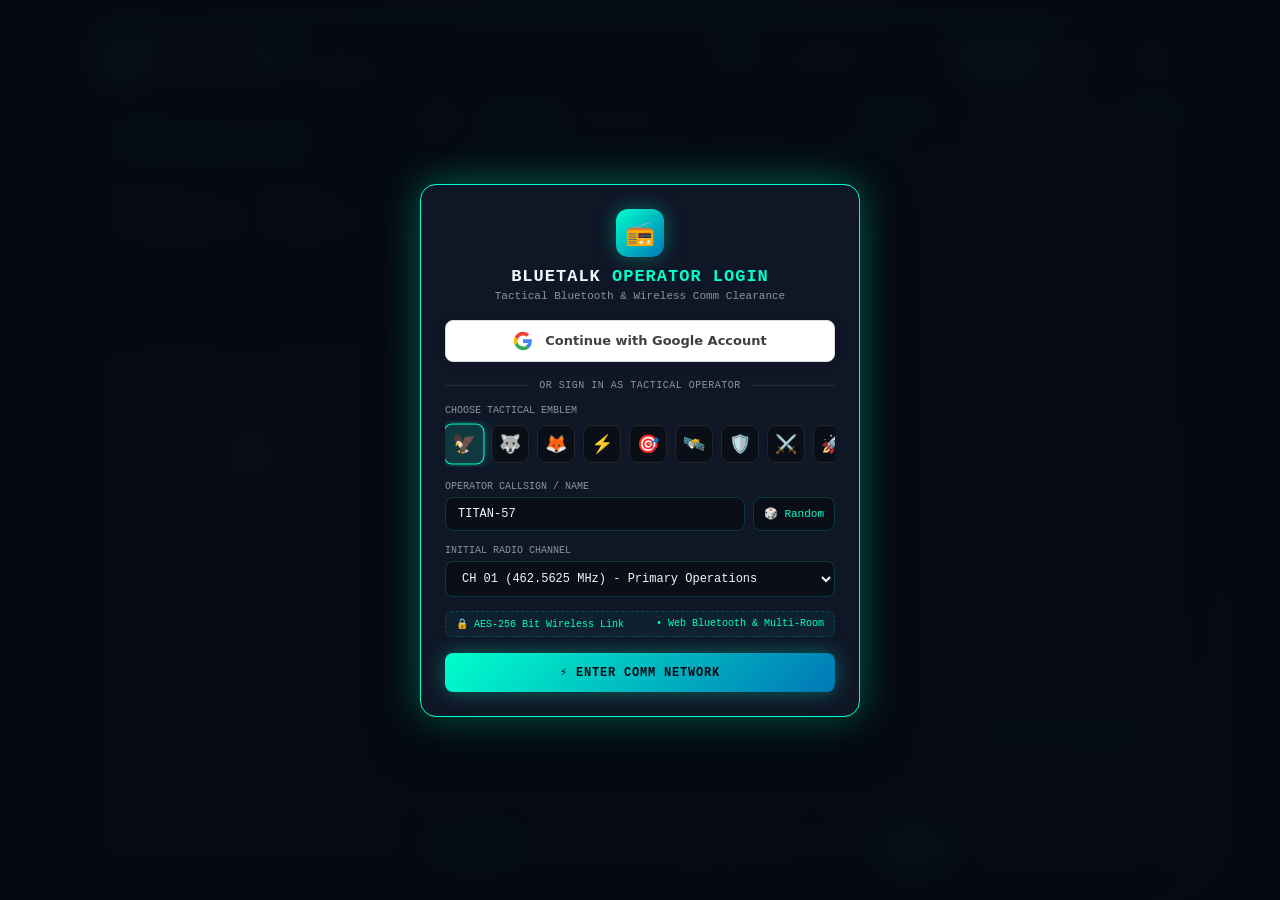
==== index.html @ ff47748d "Deploy BlueTalk Pro Walkie-Talkie & Live Communicator" ====
<!DOCTYPE html>
<html lang="en" data-theme="dark">
<head>
    <meta charset="UTF-8">
    <meta name="viewport" content="width=device-width, initial-scale=1.0, maximum-scale=1.0, user-scalable=no, viewport-fit=cover">
    <meta name="theme-color" content="#0a0d14">
    <meta name="apple-mobile-web-app-capable" content="yes">
    <meta name="apple-mobile-web-app-status-bar-style" content="black-translucent">
    <meta name="apple-mobile-web-app-title" content="BlueTalk">
    <meta name="description" content="Real-time Bluetooth & Wireless Walkie-Talkie and Live Chat for Laptops and Phones">
    <link rel="manifest" href="manifest.json">
    <title>BlueTalk Pro - Bluetooth Walkie-Talkie & Live Communicator</title>
    <link rel="stylesheet" href="css/style.css">
</head>
<body>

    <!-- ================= OPERATOR LOGIN / CLEARANCE SCREEN ================= -->
    <div id="login-overlay" class="login-overlay-screen">
        <div class="login-card">
            <div class="login-header">
                <div class="login-logo-glow">📻</div>
                <h2>BLUETALK <span>OPERATOR LOGIN</span></h2>
                <p>Tactical Bluetooth & Wireless Comm Clearance</p>
            </div>

            <!-- Google Account Sign-In Button -->
            <button type="button" id="btn-google-login" class="btn-google-auth">
                <svg class="google-icon" viewBox="0 0 24 24" width="20" height="20">
                    <path fill="#4285F4" d="M22.56 12.25c0-.78-.07-1.53-.2-2.25H12v4.26h5.92c-.26 1.37-1.04 2.53-2.21 3.31v2.77h3.57c2.08-1.92 3.28-4.74 3.28-8.09z"/>
                    <path fill="#34A853" d="M12 23c2.97 0 5.46-.98 7.28-2.66l-3.57-2.77c-.98.66-2.23 1.06-3.71 1.06-2.86 0-5.29-1.93-6.16-4.53H2.18v2.84C3.99 20.53 7.7 23 12 23z"/>
                    <path fill="#FBBC05" d="M5.84 14.09c-.22-.66-.35-1.36-.35-2.09s.13-1.43.35-2.09V7.06H2.18C1.43 8.55 1 10.22 1 12s.43 3.45 1.18 4.94l2.85-2.22.81-.63z"/>
                    <path fill="#EA4335" d="M12 5.38c1.62 0 3.06.56 4.21 1.64l3.15-3.15C17.45 2.09 14.97 1 12 1 7.7 1 3.99 3.47 2.18 7.06l3.66 2.84c.87-2.6 3.3-4.52 6.16-4.52z"/>
                </svg>
                <span>Continue with Google Account</span>
            </button>

            <div class="login-divider">
                <span>OR SIGN IN AS TACTICAL OPERATOR</span>
            </div>

            <form id="operator-login-form">
                <!-- Avatar / Emblem Picker -->
                <div class="login-group">
                    <label>Choose Tactical Emblem</label>
                    <div class="avatar-picker" id="avatar-picker">
                        <!-- Populated by auth.js -->
                    </div>
                </div>

                <!-- Callsign Input -->
                <div class="login-group">
                    <label for="login-callsign-input">Operator Callsign / Name</label>
                    <div class="input-with-btn">
                        <input type="text" id="login-callsign-input" maxlength="12" placeholder="e.g. VIPER-07" required autocomplete="off">
                        <button type="button" id="btn-randomize-callsign" class="btn-rnd" title="Generate Random Callsign">🎲 Random</button>
                    </div>
                </div>

                <!-- Frequency Channel Selection -->
                <div class="login-group">
                    <label for="login-channel-select">Initial Radio Channel</label>
                    <select id="login-channel-select">
                        <option value="1">CH 01 (462.5625 MHz) - Primary Operations</option>
                        <option value="2">CH 02 (462.5875 MHz) - Squad Alpha</option>
                        <option value="3">CH 03 (462.6125 MHz) - Squad Bravo</option>
                        <option value="4">CH 04 (462.6375 MHz) - Squad Charlie</option>
                        <option value="5">CH 05 (462.6625 MHz) - Secure Command</option>
                        <option value="6">CH 06 (462.6875 MHz) - Tactical Logistics</option>
                        <option value="7">CH 07 (462.7125 MHz) - Reconnaissance</option>
                        <option value="8">CH 08 (467.5625 MHz) - Open Frequency</option>
                    </select>
                </div>

                <!-- Security / Link Notice -->
                <div class="login-security-notice">
                    <span>🔒 AES-256 Bit Wireless Link</span>
                    <span>• Web Bluetooth & Multi-Room</span>
                </div>

                <!-- Submit Button -->
                <button type="submit" class="btn-auth-enter">
                    <span>⚡ ENTER COMM NETWORK</span>
                </button>
            </form>
        </div>
    </div>

    <!-- ================= MAIN APP WORKSPACE ================= -->
    <div class="app-container">
        <!-- ================= TOP HEADER BAR ================= -->
        <header class="top-header">
            <div class="brand-section">
                <div class="brand-logo">📻</div>
                <div class="brand-info">
                    <h1>BLUETALK <span>PRO</span></h1>
                    <span class="tagline">BLUETOOTH & WIRELESS LIVE COMMUNICATOR</span>
                </div>
            </div>

            <div class="header-status-group">
                <!-- User Profile Badge -->
                <button id="user-profile-btn" class="user-profile-pill" title="Click to Switch Operator / Logout">
                    <span id="user-avatar-badge">🦅</span>
                    <span id="user-header-callsign" class="user-header-name">OPERATOR</span>
                </button>

                <span id="connection-status-pill" class="status-pill disconnected">STANDALONE</span>
                <span id="connected-device-name" class="device-name-text">No BT Device</span>
                
                <button id="bt-scan-btn" class="btn-bt-scan" title="Scan & Pair Bluetooth Device">
                    <span>📶</span> <span class="btn-text">Scan BT</span>
                </button>
                <button id="bt-disconnect-btn" class="btn-bt-disconnect" style="display: none;">
                    Disconnect
                </button>

                <!-- Dark / Light Theme Toggle -->
                <button id="theme-toggle-btn" class="btn-icon" title="Toggle Dark / Light Mode">☀️</button>
                
                <!-- Share Phone / Connect Button -->
                <button id="share-phone-btn" class="btn-icon" title="Connect Phone / Share Link">📱</button>
                
                <!-- Settings Button -->
                <button id="settings-btn" class="btn-icon" title="Audio & Radio Settings">⚙️</button>
            </div>
        </header>

        <!-- ================= MAIN THREE-COLUMN / MOBILE WORKSPACE ================= -->
        <div class="main-body">

            <!-- LEFT / TAB 1: TACTICAL RADIO TRANSMITTER & PTT -->
            <section class="radio-panel tab-content active" id="tab-radio">
                <!-- Frequency Display Screen -->
                <div class="frequency-card">
                    <div class="freq-meta">
                        <span>FREQ / UHF</span>
                        <span id="freq-status">STATION READY</span>
                    </div>
                    <div class="freq-number" id="frequency-display">462.5625 MHz</div>
                </div>

                <!-- Channel & Callsign Settings -->
                <div class="channel-row">
                    <div class="control-box">
                        <label for="channel-select">Channel (CH)</label>
                        <select id="channel-select">
                            <option value="1">CH 01 (462.5625)</option>
                            <option value="2">CH 02 (462.5875)</option>
                            <option value="3">CH 03 (462.6125)</option>
                            <option value="4">CH 04 (462.6375)</option>
                            <option value="5">CH 05 (462.6625)</option>
                            <option value="6">CH 06 (462.6875)</option>
                            <option value="7">CH 07 (462.7125)</option>
                            <option value="8">CH 08 (467.5625)</option>
                            <option value="9">CH 09 (467.5875)</option>
                            <option value="10">CH 10 (467.6125)</option>
                            <option value="11">CH 11 (467.6375)</option>
                            <option value="12">CH 12 (467.6625)</option>
                            <option value="13">CH 13 (467.6875)</option>
                            <option value="14">CH 14 (467.7125)</option>
                            <option value="15">CH 15 (462.5500)</option>
                            <option value="16">CH 16 (462.7250)</option>
                        </select>
                    </div>

                    <div class="control-box">
                        <label for="callsign-input">Callsign</label>
                        <input type="text" id="callsign-input" maxlength="12" placeholder="EAGLE-01">
                    </div>
                </div>

                <!-- Oscilloscope / Frequency Spectrum Visualizer -->
                <div class="visualizer-container">
                    <canvas id="visualizer-canvas"></canvas>
                </div>

                <!-- Transmit / Receive Status LEDs -->
                <div class="led-indicators">
                    <div class="led-group">
                        <span id="tx-led" class="led-dot tx"></span>
                        <span>TX (ON AIR)</span>
                    </div>
                    <div class="led-group">
                        <span id="rx-led" class="led-dot rx"></span>
                        <span>RX (INCOMING)</span>
                    </div>
                </div>

                <!-- PTT TRANSMIT BUTTON -->
                <div class="ptt-section">
                    <button id="ptt-button" class="ptt-main-button" title="Click & Hold to Transmit Voice">
                        <span class="ptt-icon">🎙️</span>
                        <span class="ptt-label">TRANSMIT</span>
                    </button>
                    <span id="ptt-status-text" class="ptt-status-text">HOLD TO TALK (SPACEBAR)</span>
                </div>
            </section>

            <!-- CENTER / TAB 2: LIVE CHAT ROOMS & AUDIO NOTES -->
            <section class="chat-panel tab-content" id="tab-chat">
                <div class="chat-header">
                    <div class="room-selector-group">
                        <span class="room-label">ROOM:</span>
                        <select id="chat-room-select" class="chat-room-dropdown">
                            <!-- Populated dynamically by rooms.js -->
                        </select>
                    </div>
                    <span id="current-room-badge" class="current-room-tag">🌐 General HQ</span>
                </div>

                <!-- Message Feed -->
                <div class="chat-messages" id="chat-messages">
                    <!-- Messages dynamically inserted here -->
                </div>

                <!-- Quick Tactical Callout Bar -->
                <div class="quick-callouts-bar">
                    <button class="callout-btn" data-phrase="ROGER THAT" data-meaning="Message received and understood">📢 Roger That</button>
                    <button class="callout-btn" data-phrase="10-4 COPY" data-meaning="Acknowledgment / Message copied">👍 10-4 Copy</button>
                    <button class="callout-btn" data-phrase="AFFIRMATIVE" data-meaning="Yes / Confirmed">✅ Affirmative</button>
                    <button class="callout-btn" data-phrase="NEGATIVE" data-meaning="No / Denied">❌ Negative</button>
                    <button class="callout-btn" data-phrase="STAND BY" data-meaning="Wait, busy transmitting">⏳ Stand By</button>
                    <button class="callout-btn" data-phrase="OVER & OUT" data-meaning="Transmission ended">🛑 Over & Out</button>
                    <button class="callout-btn" data-phrase="MAYDAY / SOS" data-meaning="Emergency assistance needed">🚨 MAYDAY</button>
                </div>

                <!-- Input Controls -->
                <div class="chat-input-area">
                    <button id="record-voicenote-btn" class="btn-voicenote" title="Record an audio message">
                        🎤 <span class="vn-text">Voice Note</span>
                    </button>
                    <input type="text" id="message-input" placeholder="Type message or press Spacebar to talk..." autocomplete="off">
                    <button id="send-btn" class="btn-send">Send</button>
                </div>
            </section>

            <!-- RIGHT / TAB 3: ONLINE OPERATORS / ACTIVE PEERS RADAR -->
            <section class="peers-panel tab-content" id="tab-peers">
                <div class="peers-header">
                    <h3>👥 Operators</h3>
                    <span id="peer-count-badge" class="peer-badge">1 Online</span>
                </div>

                <div class="peer-list" id="peer-list">
                    <!-- Peer items populated dynamically -->
                </div>

                <div class="tactical-box">
                    <strong>📡 Multi-Device & Room Guide</strong>
                    • <b>Theme Toggle</b>: Tap the ☀️/🌙 icon to switch between Dark & Light mode.<br>
                    • <b>Chat Rooms</b>: Switch rooms at top to talk in private squad or public HQ channels.<br>
                    • <b>On Mobile</b>: Tap & hold TRANSMIT with haptic buzz to talk live!
                </div>
            </section>

        </div>

        <!-- ================= MOBILE BOTTOM NAVIGATION BAR ================= -->
        <nav class="mobile-nav-bar" id="mobile-nav-bar">
            <button class="mobile-nav-item active" data-tab="tab-radio">
                <span class="nav-icon">📻</span>
                <span class="nav-label">Radio & PTT</span>
            </button>
            <button class="mobile-nav-item" data-tab="tab-chat">
                <span class="nav-icon">💬</span>
                <span class="nav-label">Live Chat</span>
                <span class="chat-unread-dot" id="chat-unread-dot"></span>
            </button>
            <button class="mobile-nav-item" data-tab="tab-peers">
                <span class="nav-icon">👥</span>
                <span class="nav-label">Operators</span>
            </button>
        </nav>
    </div>

    <!-- ================= SHARE / PHONE CONNECT MODAL ================= -->
    <div id="share-modal" class="modal-overlay">
        <div class="modal-content">
            <div class="modal-header">
                <h2>📱 Connect Laptop & Phone</h2>
                <button id="close-share-btn" class="btn-close">&times;</button>
            </div>
            <div style="padding: 10px 0; text-align: center;">
                <p style="font-size: 13px; color: var(--text-muted); margin-bottom: 12px;">
                    Open BlueTalk on your mobile phone or another laptop to talk together:
                </p>
                <div style="background: var(--input-bg); padding: 14px; border-radius: 8px; border: 1px solid var(--panel-border); word-break: break-all; font-family: var(--font-mono); font-size: 12px; color: var(--accent-cyan); margin-bottom: 14px;" id="share-url-box">
                    Loading URL...
                </div>
                <div style="display: flex; gap: 8px;">
                    <button id="copy-url-btn" class="btn-bt-scan" style="flex: 1; justify-content: center;">
                        📋 Copy Link
                    </button>
                    <button id="native-share-btn" class="btn-bt-scan" style="flex: 1; justify-content: center; background: linear-gradient(135deg, #10b981, #047857);">
                        📲 Share via Phone
                    </button>
                </div>
                <div style="margin-top: 14px; font-size: 11px; color: var(--text-muted); line-height: 1.4;">
                    💡 <b>Tip</b>: You can install BlueTalk as a standalone app on your phone by tapping <b>"Add to Home Screen"</b> in Chrome or Safari!
                </div>
            </div>
        </div>
    </div>

    <!-- ================= AUDIO & SETTINGS MODAL ================= -->
    <div id="settings-modal" class="modal-overlay">
        <div class="modal-content">
            <div class="modal-header">
                <h2>📻 Radio & Audio Settings</h2>
                <button id="close-settings-btn" class="btn-close">&times;</button>
            </div>

            <div class="setting-item">
                <div>
                    <strong>Microphone Gain</strong>
                    <p style="font-size: 11px; color: var(--text-muted);">Adjust input sensitivity level</p>
                </div>
                <div style="display: flex; align-items: center; gap: 8px;">
                    <input type="range" id="mic-gain-slider" min="0.2" max="2.5" step="0.1" value="1.0">
                    <span id="mic-gain-val" style="font-family: var(--font-mono); font-size: 12px;">100%</span>
                </div>
            </div>

            <div class="setting-item">
                <div>
                    <strong>Roger Beep Tone</strong>
                    <p style="font-size: 11px; color: var(--text-muted);">Play Quindar tone on release</p>
                </div>
                <input type="checkbox" id="toggle-roger-beep" checked>
            </div>

            <div class="setting-item">
                <div>
                    <strong>Walkie-Talkie Bandpass Filter</strong>
                    <p style="font-size: 11px; color: var(--text-muted);">Authentic VHF/UHF radio voice EQ</p>
                </div>
                <input type="checkbox" id="toggle-radio-filter" checked>
            </div>

            <div class="setting-item">
                <div>
                    <strong>Master Sound Effects (SFX)</strong>
                    <p style="font-size: 11px; color: var(--text-muted);">PTT clicks, squelch noise, chimes</p>
                </div>
                <input type="checkbox" id="toggle-sfx" checked>
            </div>
        </div>
    </div>

    <!-- ================= JAVASCRIPT SCRIPTS ================= -->
    <script src="sounds/sfx.js"></script>
    <script src="js/audio.js"></script>
    <script src="js/bluetooth.js"></script>
    <script src="js/rooms.js"></script>
    <script src="js/peer.js"></script>
    <script src="js/auth.js"></script>
    <script src="js/ui.js"></script>
    <script src="js/app.js"></script>
    <script>
        if ('serviceWorker' in navigator) {
            window.addEventListener('load', () => {
                navigator.serviceWorker.register('./sw.js').catch(err => console.log('SW registration note:', err));
            });
        }
    </script>
</body>
</html>
---- css/style.css ----
/* =========================================================
   BLUETALK - MODERN TACTICAL WALKIE-TALKIE & CHAT UI
   Supports Dark Theme & Light High-Visibility Theme
   Optimized for Laptops, Desktops, Tablets & Mobile Phones
   ========================================================= */

/* --- DARK THEME (DEFAULT) --- */
:root {
    --bg-dark: #0a0d14;
    --panel-bg: rgba(18, 24, 38, 0.88);
    --panel-border: rgba(0, 255, 204, 0.18);
    --accent-cyan: #00ffcc;
    --accent-cyan-glow: rgba(0, 255, 204, 0.35);
    --accent-red: #ff3366;
    --accent-red-glow: rgba(255, 51, 102, 0.45);
    --accent-green: #00ff88;
    --accent-amber: #ffb703;
    --text-main: #f0f6fc;
    --text-muted: #8b949e;
    --card-bg: #131b2e;
    --screen-bg: #060b13;
    --input-bg: #090e17;
    --button-gradient: linear-gradient(135deg, #1b263b 0%, #0d1b2a 100%);
    --ptt-bg: radial-gradient(circle, #25334d 0%, #111827 75%, #0b0f19 100%);
    --header-bg: rgba(10, 15, 26, 0.88);
    --bubble-in-bg: #1a2333;
    --bubble-out-bg: linear-gradient(135deg, #0d3b66, #0077b6);
    --modal-bg: #0f1626;
    --font-mono: 'SF Mono', 'Cascadia Code', 'Fira Code', 'Courier New', monospace;
    --font-ui: system-ui, -apple-system, BlinkMacSystemFont, 'Segoe UI', Roboto, Oxygen, Ubuntu, sans-serif;
    --safe-bottom: env(safe-area-inset-bottom, 0px);
}

/* --- LIGHT HIGH-VISIBILITY THEME --- */
[data-theme="light"] {
    --bg-dark: #eef2f7;
    --panel-bg: rgba(255, 255, 255, 0.94);
    --panel-border: rgba(0, 119, 182, 0.22);
    --accent-cyan: #0088aa;
    --accent-cyan-glow: rgba(0, 136, 170, 0.25);
    --accent-red: #e63946;
    --accent-red-glow: rgba(230, 57, 70, 0.35);
    --accent-green: #10b981;
    --accent-amber: #d97706;
    --text-main: #0f172a;
    --text-muted: #64748b;
    --card-bg: #ffffff;
    --screen-bg: #f8fafc;
    --input-bg: #f1f5f9;
    --button-gradient: linear-gradient(135deg, #e2e8f0 0%, #cbd5e1 100%);
    --ptt-bg: radial-gradient(circle, #e2e8f0 0%, #cbd5e1 75%, #94a3b8 100%);
    --header-bg: rgba(255, 255, 255, 0.92);
    --bubble-in-bg: #f1f5f9;
    --bubble-out-bg: linear-gradient(135deg, #0284c7, #0369a1);
    --modal-bg: #ffffff;
}

* {
    box-sizing: border-box;
    margin: 0;
    padding: 0;
    -webkit-tap-highlight-color: transparent;
}

body {
    background-color: var(--bg-dark);
    color: var(--text-main);
    font-family: var(--font-ui);
    min-height: 100vh;
    min-height: 100dvh;
    display: flex;
    justify-content: center;
    align-items: center;
    background-image: 
        radial-gradient(circle at 50% 0%, rgba(0, 255, 204, 0.08) 0%, transparent 60%),
        radial-gradient(circle at 100% 100%, rgba(255, 51, 102, 0.05) 0%, transparent 50%),
        linear-gradient(var(--bg-dark), var(--bg-dark));
    overflow-x: hidden;
    transition: background-color 0.25s ease, color 0.25s ease;
}

/* =========================================================
   OPERATOR LOGIN SCREEN & GOOGLE AUTH
   ========================================================= */
.login-overlay-screen {
    position: fixed;
    top: 0;
    left: 0;
    width: 100vw;
    height: 100vh;
    background: rgba(6, 10, 18, 0.94);
    backdrop-filter: blur(16px);
    display: flex;
    justify-content: center;
    align-items: center;
    z-index: 9000;
    padding: 16px;
    transition: opacity 0.3s ease, transform 0.3s ease;
}

[data-theme="light"] .login-overlay-screen {
    background: rgba(240, 244, 248, 0.94);
}

.login-overlay-screen.fade-out {
    opacity: 0;
    transform: scale(0.97);
    pointer-events: none;
}

.login-card {
    background: var(--modal-bg);
    border: 1px solid var(--accent-cyan);
    box-shadow: 0 0 40px var(--accent-cyan-glow), 0 20px 50px rgba(0, 0, 0, 0.5);
    border-radius: 16px;
    width: 100%;
    max-width: 440px;
    padding: 24px;
    animation: fadeIn 0.3s ease-out;
}

.login-header {
    text-align: center;
    margin-bottom: 18px;
}

.login-logo-glow {
    width: 48px;
    height: 48px;
    margin: 0 auto 10px;
    background: linear-gradient(135deg, var(--accent-cyan), #0077b6);
    border-radius: 12px;
    display: flex;
    align-items: center;
    justify-content: center;
    font-size: 24px;
    box-shadow: 0 0 20px var(--accent-cyan-glow);
}

.login-header h2 {
    font-size: 17px;
    font-weight: 800;
    letter-spacing: 1px;
    color: var(--text-main);
    font-family: var(--font-mono);
}

.login-header h2 span {
    color: var(--accent-cyan);
}

.login-header p {
    font-size: 11px;
    color: var(--text-muted);
    font-family: var(--font-mono);
    margin-top: 4px;
}

/* Google Sign-In Button */
.btn-google-auth {
    width: 100%;
    background: #ffffff;
    color: #3c4043;
    border: 1px solid #dadce0;
    border-radius: 8px;
    padding: 10px 16px;
    font-size: 13px;
    font-weight: 600;
    font-family: var(--font-ui);
    display: flex;
    align-items: center;
    justify-content: center;
    gap: 12px;
    cursor: pointer;
    transition: all 0.2s ease;
    box-shadow: 0 2px 8px rgba(0, 0, 0, 0.15);
}

.btn-google-auth:hover {
    background: #f8f9fa;
    box-shadow: 0 4px 14px rgba(0, 0, 0, 0.2);
    transform: translateY(-1px);
}

.google-icon {
    flex-shrink: 0;
}

.login-divider {
    display: flex;
    align-items: center;
    text-align: center;
    margin: 18px 0 14px;
}

.login-divider::before, .login-divider::after {
    content: '';
    flex: 1;
    border-bottom: 1px solid rgba(128, 128, 128, 0.2);
}

.login-divider span {
    padding: 0 10px;
    font-size: 10px;
    font-family: var(--font-mono);
    color: var(--text-muted);
    letter-spacing: 0.5px;
}

.login-group {
    margin-bottom: 14px;
}

.login-group label {
    display: block;
    font-size: 10px;
    font-family: var(--font-mono);
    color: var(--text-muted);
    text-transform: uppercase;
    margin-bottom: 5px;
}

.avatar-picker {
    display: flex;
    gap: 8px;
    overflow-x: auto;
    padding: 4px 0;
}

.avatar-choice {
    background: var(--input-bg);
    border: 1px solid rgba(128, 128, 128, 0.2);
    border-radius: 8px;
    font-size: 18px;
    width: 38px;
    height: 38px;
    display: flex;
    align-items: center;
    justify-content: center;
    cursor: pointer;
    flex-shrink: 0;
    transition: all 0.2s;
}

.avatar-choice:hover, .avatar-choice.selected {
    border-color: var(--accent-cyan);
    background: rgba(0, 255, 204, 0.15);
    box-shadow: 0 0 12px var(--accent-cyan-glow);
    transform: scale(1.08);
}

.input-with-btn {
    display: flex;
    gap: 8px;
}

.input-with-btn input {
    flex: 1;
    background: var(--input-bg);
    border: 1px solid var(--panel-border);
    color: var(--text-main);
    padding: 9px 12px;
    border-radius: 8px;
    font-family: var(--font-mono);
    font-size: 12px;
    outline: none;
    text-transform: uppercase;
}

.input-with-btn input:focus {
    border-color: var(--accent-cyan);
    box-shadow: 0 0 10px var(--accent-cyan-glow);
}

.btn-rnd {
    background: var(--input-bg);
    border: 1px solid var(--panel-border);
    color: var(--accent-cyan);
    padding: 0 10px;
    border-radius: 8px;
    font-size: 11px;
    font-family: var(--font-mono);
    cursor: pointer;
    transition: all 0.2s;
    white-space: nowrap;
}

.btn-rnd:hover {
    background: rgba(0, 255, 204, 0.12);
    border-color: var(--accent-cyan);
}

.login-group select {
    width: 100%;
    background: var(--input-bg);
    border: 1px solid var(--panel-border);
    color: var(--text-main);
    padding: 9px 12px;
    border-radius: 8px;
    font-family: var(--font-mono);
    font-size: 12px;
    outline: none;
}

.login-security-notice {
    display: flex;
    justify-content: space-between;
    font-size: 10px;
    font-family: var(--font-mono);
    color: var(--accent-cyan);
    margin-bottom: 16px;
    padding: 6px 10px;
    background: rgba(0, 255, 204, 0.05);
    border-radius: 6px;
    border: 1px dashed var(--panel-border);
}

.btn-auth-enter {
    width: 100%;
    background: linear-gradient(135deg, #00ffcc, #0077b6);
    color: #060b13;
    font-weight: 800;
    font-family: var(--font-mono);
    letter-spacing: 0.8px;
    border: none;
    padding: 12px;
    border-radius: 8px;
    font-size: 12px;
    cursor: pointer;
    transition: all 0.2s;
    box-shadow: 0 0 20px var(--accent-cyan-glow);
}

.btn-auth-enter:hover {
    transform: translateY(-2px);
    box-shadow: 0 0 30px rgba(0, 255, 204, 0.6);
}

/* User Profile Header Pill */
.user-profile-pill {
    background: var(--input-bg);
    border: 1px solid var(--panel-border);
    color: var(--text-main);
    padding: 4px 10px;
    border-radius: 20px;
    display: flex;
    align-items: center;
    gap: 6px;
    font-family: var(--font-mono);
    font-size: 11px;
    cursor: pointer;
    transition: all 0.2s;
}

.user-profile-pill:hover {
    border-color: var(--accent-cyan);
    background: rgba(0, 255, 204, 0.12);
}

.user-header-name {
    font-weight: 700;
    color: var(--accent-cyan);
}

/* =========================================================
   MAIN APP SHELL
   ========================================================= */
.app-container {
    width: 100%;
    max-width: 1100px;
    height: 94vh;
    height: 94dvh;
    max-height: 900px;
    background: var(--panel-bg);
    border: 1px solid var(--panel-border);
    backdrop-filter: blur(16px);
    border-radius: 16px;
    box-shadow: 0 20px 50px rgba(0, 0, 0, 0.4), 0 0 30px var(--accent-cyan-glow);
    display: flex;
    flex-direction: column;
    overflow: hidden;
    position: relative;
    transition: all 0.25s ease;
}

/* --- TOP HEADER BAR --- */
.top-header {
    background: var(--header-bg);
    border-bottom: 1px solid var(--panel-border);
    padding: 12px 18px;
    display: flex;
    justify-content: space-between;
    align-items: center;
    flex-shrink: 0;
}

.brand-section {
    display: flex;
    align-items: center;
    gap: 10px;
}

.brand-logo {
    width: 36px;
    height: 36px;
    background: linear-gradient(135deg, var(--accent-cyan), #0077b6);
    border-radius: 8px;
    display: flex;
    align-items: center;
    justify-content: center;
    font-size: 18px;
    box-shadow: 0 0 12px var(--accent-cyan-glow);
    flex-shrink: 0;
}

.brand-info h1 {
    font-size: 16px;
    font-weight: 700;
    letter-spacing: 1px;
    color: var(--text-main);
    display: flex;
    align-items: center;
    gap: 6px;
}

.brand-info h1 span {
    font-size: 10px;
    background: var(--accent-cyan);
    color: #060b13;
    padding: 2px 5px;
    border-radius: 4px;
    font-family: var(--font-mono);
}

.brand-info .tagline {
    font-size: 10px;
    color: var(--text-muted);
    font-family: var(--font-mono);
    display: block;
}

.header-status-group {
    display: flex;
    align-items: center;
    gap: 8px;
}

.status-pill {
    padding: 4px 8px;
    border-radius: 20px;
    font-size: 10px;
    font-weight: 600;
    font-family: var(--font-mono);
    letter-spacing: 0.5px;
    border: 1px solid transparent;
}

.status-pill.disconnected {
    background: var(--input-bg);
    color: var(--text-muted);
    border-color: var(--panel-border);
}

.status-pill.connecting {
    background: rgba(255, 183, 3, 0.15);
    color: var(--accent-amber);
    border-color: var(--accent-amber);
    animation: pulse 1.2s infinite;
}

.status-pill.connected {
    background: rgba(0, 255, 136, 0.15);
    color: var(--accent-green);
    border-color: var(--accent-green);
    box-shadow: 0 0 10px rgba(0, 255, 136, 0.3);
}

.device-name-text {
    font-size: 11px;
    font-family: var(--font-mono);
    color: var(--text-muted);
    max-width: 100px;
    white-space: nowrap;
    overflow: hidden;
    text-overflow: ellipsis;
}

.btn-bt-scan {
    background: linear-gradient(135deg, #00b4d8, #0077b6);
    color: #fff;
    border: none;
    padding: 7px 11px;
    border-radius: 8px;
    font-size: 11px;
    font-weight: 600;
    cursor: pointer;
    display: flex;
    align-items: center;
    gap: 5px;
    transition: all 0.2s;
    box-shadow: 0 2px 10px rgba(0, 180, 216, 0.3);
}

.btn-bt-scan:hover {
    transform: translateY(-1px);
    box-shadow: 0 4px 14px rgba(0, 180, 216, 0.5);
}

.btn-bt-disconnect {
    background: rgba(255, 51, 102, 0.15);
    border: 1px solid var(--accent-red);
    color: var(--accent-red);
    padding: 6px 10px;
    border-radius: 8px;
    font-size: 11px;
    cursor: pointer;
    transition: all 0.2s;
}

.btn-bt-disconnect:hover {
    background: var(--accent-red);
    color: #fff;
}

.btn-icon {
    background: var(--input-bg);
    border: 1px solid var(--panel-border);
    color: var(--text-main);
    width: 34px;
    height: 34px;
    border-radius: 8px;
    display: flex;
    align-items: center;
    justify-content: center;
    cursor: pointer;
    font-size: 14px;
    transition: all 0.2s;
}

.btn-icon:hover {
    border-color: var(--accent-cyan);
}

/* --- MAIN GRID / FLEX LAYOUT --- */
.main-body {
    display: grid;
    grid-template-columns: 320px 1fr 230px;
    flex: 1;
    overflow: hidden;
}

/* =========================================================
   LEFT PANEL: RADIO COMMUNICATOR / PTT ENGINE
   ========================================================= */
.radio-panel {
    background: var(--panel-bg);
    border-right: 1px solid var(--panel-border);
    padding: 16px;
    display: flex;
    flex-direction: column;
    gap: 14px;
    overflow-y: auto;
}

/* Frequency Display Screen */
.frequency-card {
    background: var(--screen-bg);
    border: 1px solid var(--panel-border);
    border-radius: 10px;
    padding: 10px 14px;
    position: relative;
    box-shadow: inset 0 0 15px rgba(0, 0, 0, 0.15);
}

.freq-meta {
    display: flex;
    justify-content: space-between;
    font-size: 10px;
    font-family: var(--font-mono);
    color: var(--accent-cyan);
    margin-bottom: 4px;
}

.freq-number {
    font-size: 24px;
    font-weight: 700;
    font-family: var(--font-mono);
    color: var(--accent-cyan);
    text-shadow: 0 0 10px var(--accent-cyan-glow);
    letter-spacing: 1px;
}

/* Channel Dial & Callsign Row */
.channel-row {
    display: grid;
    grid-template-columns: 1fr 1fr;
    gap: 8px;
}

.control-box {
    background: var(--input-bg);
    border: 1px solid var(--panel-border);
    border-radius: 8px;
    padding: 7px 9px;
}

.control-box label {
    display: block;
    font-size: 9px;
    color: var(--text-muted);
    font-family: var(--font-mono);
    text-transform: uppercase;
    margin-bottom: 4px;
}

.control-box select, .control-box input {
    width: 100%;
    background: var(--card-bg);
    border: 1px solid var(--panel-border);
    color: var(--text-main);
    padding: 6px 8px;
    border-radius: 6px;
    font-size: 11px;
    font-family: var(--font-mono);
    outline: none;
}

.control-box select:focus, .control-box input:focus {
    border-color: var(--accent-cyan);
}

/* Visualizer Oscilloscope Screen */
.visualizer-container {
    background: var(--screen-bg);
    border: 1px solid var(--panel-border);
    border-radius: 10px;
    height: 85px;
    position: relative;
    overflow: hidden;
    box-shadow: inset 0 0 15px rgba(0, 0, 0, 0.2);
}

#visualizer-canvas {
    width: 100%;
    height: 100%;
    display: block;
}

/* Indicator LEDs */
.led-indicators {
    display: flex;
    justify-content: space-around;
    padding: 4px 0;
}

.led-group {
    display: flex;
    align-items: center;
    gap: 6px;
    font-size: 10px;
    font-family: var(--font-mono);
    color: var(--text-muted);
}

.led-dot {
    width: 9px;
    height: 9px;
    border-radius: 50%;
    background: rgba(128, 128, 128, 0.3);
    transition: all 0.2s;
}

.led-dot.tx.active {
    background: var(--accent-red);
    box-shadow: 0 0 12px var(--accent-red-glow), 0 0 4px var(--accent-red);
}

.led-dot.rx.active {
    background: var(--accent-green);
    box-shadow: 0 0 12px rgba(0, 255, 136, 0.8), 0 0 4px var(--accent-green);
}

/* PTT BIG BUTTON */
.ptt-section {
    display: flex;
    flex-direction: column;
    align-items: center;
    gap: 8px;
    margin: 4px 0;
}

.ptt-main-button {
    width: 125px;
    height: 125px;
    border-radius: 50%;
    background: var(--ptt-bg);
    border: 4px solid var(--panel-border);
    color: var(--text-main);
    cursor: pointer;
    display: flex;
    flex-direction: column;
    align-items: center;
    justify-content: center;
    gap: 4px;
    transition: all 0.15s ease;
    box-shadow: 0 10px 25px rgba(0, 0, 0, 0.3), inset 0 2px 6px rgba(255, 255, 255, 0.2);
    user-select: none;
    -webkit-user-select: none;
    touch-action: manipulation;
}

.ptt-main-button:hover {
    border-color: var(--accent-cyan);
    box-shadow: 0 12px 30px rgba(0, 0, 0, 0.4), 0 0 20px var(--accent-cyan-glow);
    transform: scale(1.02);
}

.ptt-main-button.transmitting {
    background: radial-gradient(circle, #ff3366 0%, #990033 80%) !important;
    border-color: #ff99aa !important;
    color: #fff !important;
    box-shadow: 0 0 40px var(--accent-red-glow), inset 0 0 20px rgba(255, 255, 255, 0.4);
    transform: scale(0.96);
    animation: ptt-glow 0.8s infinite alternate;
}

.ptt-icon {
    font-size: 28px;
}

.ptt-label {
    font-size: 12px;
    font-weight: 700;
    letter-spacing: 1.5px;
    font-family: var(--font-mono);
}

.ptt-status-text {
    font-size: 10px;
    color: var(--text-muted);
    font-family: var(--font-mono);
    text-align: center;
    letter-spacing: 0.5px;
}

/* =========================================================
   CENTER PANEL: CHAT ROOMS & AUDIO MESSAGES
   ========================================================= */
.chat-panel {
    display: flex;
    flex-direction: column;
    background: var(--panel-bg);
    overflow: hidden;
}

.chat-header {
    padding: 10px 16px;
    background: var(--header-bg);
    border-bottom: 1px solid var(--panel-border);
    display: flex;
    justify-content: space-between;
    align-items: center;
    flex-shrink: 0;
    gap: 10px;
}

.room-selector-group {
    display: flex;
    align-items: center;
    gap: 8px;
    flex: 1;
}

.room-label {
    font-size: 10px;
    font-family: var(--font-mono);
    color: var(--text-muted);
    font-weight: 700;
}

.chat-room-dropdown {
    background: var(--card-bg);
    border: 1px solid var(--panel-border);
    color: var(--accent-cyan);
    padding: 5px 8px;
    border-radius: 6px;
    font-family: var(--font-mono);
    font-size: 11px;
    font-weight: 600;
    outline: none;
    max-width: 220px;
    cursor: pointer;
}

.current-room-tag {
    font-size: 10px;
    color: var(--accent-green);
    background: rgba(0, 255, 136, 0.1);
    border: 1px solid rgba(0, 255, 136, 0.25);
    padding: 3px 8px;
    border-radius: 12px;
    font-family: var(--font-mono);
    white-space: nowrap;
}

.chat-messages {
    flex: 1;
    padding: 14px;
    overflow-y: auto;
    display: flex;
    flex-direction: column;
    gap: 10px;
}

/* Chat Bubbles */
.chat-bubble {
    max-width: 82%;
    padding: 9px 12px;
    border-radius: 12px;
    position: relative;
    font-size: 13px;
    line-height: 1.4;
    word-break: break-word;
    animation: fadeIn 0.2s ease-out;
}

.chat-bubble.outgoing {
    align-self: flex-end;
    background: var(--bubble-out-bg);
    color: #fff;
    border-bottom-right-radius: 2px;
    box-shadow: 0 4px 12px rgba(0, 119, 182, 0.25);
}

.chat-bubble.incoming {
    align-self: flex-start;
    background: var(--bubble-in-bg);
    border: 1px solid var(--panel-border);
    color: var(--text-main);
    border-bottom-left-radius: 2px;
}

.bubble-header {
    display: flex;
    justify-content: space-between;
    align-items: center;
    gap: 10px;
    margin-bottom: 4px;
    font-size: 10px;
    font-family: var(--font-mono);
}

.bubble-user-info {
    display: flex;
    align-items: center;
    gap: 5px;
}

.bubble-avatar-ico {
    font-size: 12px;
}

.bubble-avatar-img {
    width: 16px;
    height: 16px;
    border-radius: 50%;
    vertical-align: middle;
}

.callsign-tag {
    color: var(--accent-cyan);
    font-weight: 700;
}

.bubble-time {
    color: var(--text-muted);
}

/* Callout Message */
.chat-bubble.callout {
    border-left: 3px solid var(--accent-amber);
    background: rgba(255, 183, 3, 0.08);
}

.callout-badge {
    display: flex;
    flex-direction: column;
    gap: 2px;
}

.callout-phrase {
    font-weight: 700;
    color: var(--accent-amber);
    font-size: 12px;
}

.callout-meaning {
    font-size: 10px;
    color: var(--text-muted);
}

/* Audio Voice Memo Bubble Overhaul */
.chat-bubble.audio-msg {
    border-left: 3px solid var(--accent-green);
    min-width: 220px;
}

.voice-player-container {
    display: flex;
    align-items: center;
    gap: 10px;
    margin-top: 6px;
}

.voice-play-btn {
    background: var(--accent-green);
    color: #060b13;
    border: none;
    padding: 5px 10px;
    border-radius: 6px;
    font-size: 11px;
    font-weight: 700;
    cursor: pointer;
    transition: all 0.2s;
    flex-shrink: 0;
}

.voice-play-btn.playing {
    background: var(--accent-amber);
}

.voice-progress-container {
    flex: 1;
    height: 6px;
    background: rgba(128, 128, 128, 0.25);
    border-radius: 3px;
    overflow: hidden;
    position: relative;
}

.voice-progress-bar {
    height: 100%;
    width: 0%;
    background: var(--accent-green);
    border-radius: 3px;
    transition: width 0.1s linear;
}

.voice-duration {
    font-size: 10px;
    font-family: var(--font-mono);
    color: var(--text-muted);
    white-space: nowrap;
}

/* System Notice */
.system-notice {
    align-self: center;
    background: rgba(0, 255, 204, 0.06);
    border: 1px dashed var(--panel-border);
    color: var(--accent-cyan);
    font-family: var(--font-mono);
    font-size: 10px;
    padding: 3px 10px;
    border-radius: 20px;
}

/* Quick Tactical Callout Buttons Toolbar */
.quick-callouts-bar {
    background: var(--header-bg);
    border-top: 1px solid var(--panel-border);
    padding: 6px 10px;
    display: flex;
    gap: 6px;
    overflow-x: auto;
    flex-shrink: 0;
    -webkit-overflow-scrolling: touch;
}

.callout-btn {
    background: var(--input-bg);
    border: 1px solid var(--panel-border);
    color: var(--text-main);
    padding: 4px 8px;
    border-radius: 6px;
    font-size: 10px;
    font-family: var(--font-mono);
    cursor: pointer;
    white-space: nowrap;
    transition: all 0.15s;
}

.callout-btn:hover {
    background: rgba(0, 255, 204, 0.12);
    border-color: var(--accent-cyan);
    color: var(--accent-cyan);
}

/* Chat Input Bottom Bar */
.chat-input-area {
    padding: 10px 14px;
    background: var(--header-bg);
    border-top: 1px solid var(--panel-border);
    display: flex;
    align-items: center;
    gap: 6px;
    flex-shrink: 0;
}

.chat-input-area input {
    flex: 1;
    background: var(--card-bg);
    border: 1px solid var(--panel-border);
    color: var(--text-main);
    padding: 9px 12px;
    border-radius: 8px;
    font-size: 13px;
    outline: none;
}

.chat-input-area input:focus {
    border-color: var(--accent-cyan);
    box-shadow: 0 0 8px var(--accent-cyan-glow);
}

.btn-send {
    background: linear-gradient(135deg, var(--accent-cyan), #0077b6);
    color: #060b13;
    font-weight: 700;
    border: none;
    padding: 9px 14px;
    border-radius: 8px;
    font-size: 12px;
    cursor: pointer;
    transition: all 0.2s;
}

.btn-voicenote {
    background: rgba(0, 255, 136, 0.1);
    border: 1px solid var(--accent-green);
    color: var(--accent-green);
    padding: 9px 10px;
    border-radius: 8px;
    font-size: 11px;
    font-weight: 600;
    cursor: pointer;
    white-space: nowrap;
    transition: all 0.2s;
}

.btn-voicenote.recording {
    background: var(--accent-red);
    border-color: var(--accent-red);
    color: #fff;
    animation: pulse 1s infinite;
}

/* =========================================================
   RIGHT PANEL: PEERS & TACTICAL RADAR
   ========================================================= */
.peers-panel {
    background: var(--panel-bg);
    border-left: 1px solid var(--panel-border);
    padding: 14px;
    display: flex;
    flex-direction: column;
    gap: 12px;
    overflow-y: auto;
}

.peers-header {
    display: flex;
    justify-content: space-between;
    align-items: center;
}

.peers-header h3 {
    font-size: 12px;
    font-weight: 600;
    color: var(--text-main);
}

.peer-badge {
    background: rgba(0, 255, 204, 0.1);
    color: var(--accent-cyan);
    border: 1px solid var(--panel-border);
    font-size: 9px;
    font-family: var(--font-mono);
    padding: 2px 6px;
    border-radius: 10px;
}

.peer-list {
    display: flex;
    flex-direction: column;
    gap: 6px;
}

.peer-item {
    background: var(--input-bg);
    border: 1px solid var(--panel-border);
    padding: 7px 9px;
    border-radius: 8px;
    display: flex;
    align-items: center;
    gap: 6px;
    font-size: 11px;
    font-family: var(--font-mono);
}

.peer-item.talking {
    border-color: var(--accent-red);
    background: rgba(255, 51, 102, 0.1);
}

.peer-dot {
    width: 7px;
    height: 7px;
    border-radius: 50%;
    background: var(--text-muted);
}

.peer-dot.active {
    background: var(--accent-green);
    box-shadow: 0 0 6px rgba(0, 255, 136, 0.6);
}

.peer-dot.transmitting {
    background: var(--accent-red);
    box-shadow: 0 0 8px var(--accent-red-glow);
    animation: pulse 0.8s infinite;
}

.peer-avatar-tag {
    font-size: 12px;
}

.peer-name {
    flex: 1;
    color: var(--text-main);
    font-weight: 500;
}

.peer-tag {
    font-size: 8px;
    color: var(--text-muted);
    background: rgba(128, 128, 128, 0.1);
    padding: 2px 4px;
    border-radius: 4px;
}

/* Tactical Tips Box */
.tactical-box {
    margin-top: auto;
    background: rgba(0, 255, 204, 0.04);
    border: 1px solid var(--panel-border);
    border-radius: 8px;
    padding: 9px;
    font-size: 10px;
    line-height: 1.4;
    color: var(--text-muted);
}

.tactical-box strong {
    color: var(--accent-cyan);
    display: block;
    margin-bottom: 4px;
}

/* =========================================================
   MOBILE BOTTOM NAVIGATION BAR
   ========================================================= */
.mobile-nav-bar {
    display: none;
    background: var(--header-bg);
    border-top: 1px solid var(--panel-border);
    padding: 8px 12px calc(8px + var(--safe-bottom));
    justify-content: space-around;
    align-items: center;
    flex-shrink: 0;
    z-index: 100;
}

.mobile-nav-item {
    background: none;
    border: none;
    color: var(--text-muted);
    display: flex;
    flex-direction: column;
    align-items: center;
    gap: 3px;
    font-size: 10px;
    font-family: var(--font-mono);
    cursor: pointer;
    position: relative;
    padding: 4px 12px;
    border-radius: 8px;
    transition: all 0.2s;
}

.mobile-nav-item .nav-icon {
    font-size: 18px;
}

.mobile-nav-item.active {
    color: var(--accent-cyan);
    background: rgba(0, 255, 204, 0.08);
}

.chat-unread-dot {
    position: absolute;
    top: 3px;
    right: 18px;
    width: 6px;
    height: 6px;
    background: var(--accent-red);
    border-radius: 50%;
    display: none;
}

/* =========================================================
   SETTINGS / SHARE MODAL & TOASTS
   ========================================================= */
.modal-overlay {
    position: fixed;
    top: 0;
    left: 0;
    width: 100vw;
    height: 100vh;
    background: rgba(0, 0, 0, 0.75);
    backdrop-filter: blur(8px);
    display: none;
    justify-content: center;
    align-items: center;
    z-index: 1000;
    padding: 16px;
}

[data-theme="light"] .modal-overlay {
    background: rgba(0, 0, 0, 0.4);
}

.modal-overlay.open {
    display: flex;
}

.modal-content {
    background: var(--modal-bg);
    border: 1px solid var(--accent-cyan);
    box-shadow: 0 0 30px var(--accent-cyan-glow);
    border-radius: 12px;
    width: 100%;
    max-width: 420px;
    padding: 18px;
}

.modal-header {
    display: flex;
    justify-content: space-between;
    align-items: center;
    margin-bottom: 14px;
    border-bottom: 1px solid var(--panel-border);
    padding-bottom: 8px;
}

.modal-header h2 {
    font-size: 15px;
    color: var(--text-main);
}

.btn-close {
    background: none;
    border: none;
    color: var(--text-muted);
    font-size: 20px;
    cursor: pointer;
}

.setting-item {
    display: flex;
    justify-content: space-between;
    align-items: center;
    padding: 10px 0;
    border-bottom: 1px solid var(--panel-border);
    font-size: 12px;
}

.setting-item input[type="range"] {
    accent-color: var(--accent-cyan);
}

.setting-item input[type="checkbox"] {
    accent-color: var(--accent-cyan);
    width: 17px;
    height: 17px;
}

/* Toast Notifications */
.bluetalk-toast {
    position: fixed;
    bottom: 24px;
    right: 24px;
    background: var(--modal-bg);
    color: var(--text-main);
    border: 1px solid var(--accent-cyan);
    box-shadow: 0 10px 30px rgba(0, 0, 0, 0.3);
    padding: 10px 16px;
    border-radius: 8px;
    font-size: 12px;
    font-family: var(--font-mono);
    opacity: 0;
    transform: translateY(20px);
    transition: all 0.25s ease;
    z-index: 2000;
}

.bluetalk-toast.visible {
    opacity: 1;
    transform: translateY(0);
}

.bluetalk-toast.error {
    border-color: var(--accent-red);
    background: rgba(230, 57, 70, 0.15);
}

.bluetalk-toast.success {
    border-color: var(--accent-green);
    background: rgba(16, 185, 129, 0.15);
}

/* Animations */
@keyframes pulse {
    0%, 100% { opacity: 1; }
    50% { opacity: 0.4; }
}

@keyframes ptt-glow {
    0% { box-shadow: 0 0 25px var(--accent-red-glow); }
    100% { box-shadow: 0 0 50px var(--accent-red-glow); }
}

@keyframes fadeIn {
    from { opacity: 0; transform: translateY(6px); }
    to { opacity: 1; transform: translateY(0); }
}

/* =========================================================
   RESPONSIVE DESIGN (PHONES & TABLETS)
   ========================================================= */
@media (max-width: 850px) {
    body {
        align-items: stretch;
    }

    .app-container {
        height: 100vh;
        height: 100dvh;
        max-height: none;
        border-radius: 0;
        border: none;
    }

    .top-header {
        padding: 10px 14px;
    }

    .brand-info .tagline {
        display: none;
    }

    .device-name-text {
        display: none;
    }

    .btn-bt-scan .btn-text {
        display: none;
    }

    .main-body {
        display: block;
        position: relative;
        flex: 1;
        overflow: hidden;
    }

    /* Mobile Tab Switching */
    .tab-content {
        display: none !important;
        height: 100%;
        width: 100%;
        position: absolute;
        top: 0;
        left: 0;
    }

    .tab-content.active {
        display: flex !important;
    }

    .radio-panel {
        border-right: none;
        padding: 14px;
        justify-content: space-around;
    }

    .ptt-main-button {
        width: 145px;
        height: 145px;
    }

    .ptt-icon {
        font-size: 34px;
    }

    .ptt-label {
        font-size: 14px;
    }

    .mobile-nav-bar {
        display: flex;
    }

    .bluetalk-toast {
        bottom: 80px;
        left: 16px;
        right: 16px;
        text-align: center;
    }
}
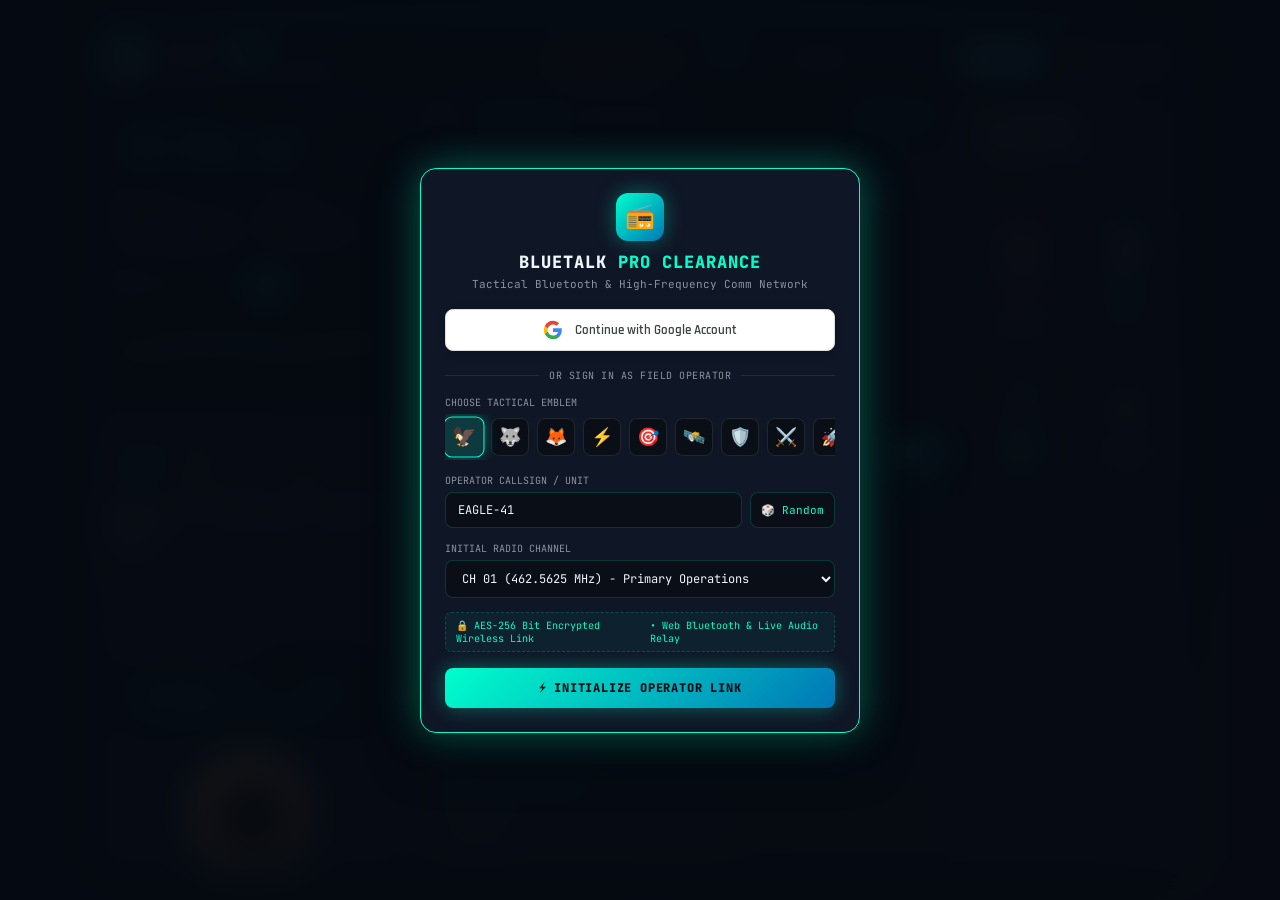
==== commit 3bb1c106: "Add Morse Code Keyer, Voice Modulators, Multi-Mode Spectrum Visualizer, Soundboard, and instant QR C" ====
--- a/index.html
+++ b/index.html
@@ -6,11 +6,15 @@
     <meta name="theme-color" content="#0a0d14">
     <meta name="apple-mobile-web-app-capable" content="yes">
     <meta name="apple-mobile-web-app-status-bar-style" content="black-translucent">
-    <meta name="apple-mobile-web-app-title" content="BlueTalk">
-    <meta name="description" content="Real-time Bluetooth & Wireless Walkie-Talkie and Live Chat for Laptops and Phones">
+    <meta name="apple-mobile-web-app-title" content="BlueTalk Pro">
+    <meta name="description" content="Professional Tactical Bluetooth & Wireless Walkie-Talkie with Morse Telegraph, Voice Modulator FX, and Spectrum Radar">
     <link rel="manifest" href="manifest.json">
-    <title>BlueTalk Pro - Bluetooth Walkie-Talkie & Live Communicator</title>
+    <title>BlueTalk Pro - Tactical Walkie-Talkie & Live Communicator</title>
     <link rel="stylesheet" href="css/style.css">
+    <!-- Google Fonts for High-Tech Military / Cyberpunk Aesthetics -->
+    <link rel="preconnect" href="https://fonts.googleapis.com">
+    <link rel="preconnect" href="https://fonts.gstatic.com" crossorigin>
+    <link href="https://fonts.googleapis.com/css2?family=Chakra+Petch:wght@400;600;700&family=JetBrains+Mono:wght@400;600;700&family=Rajdhani:wght@500;600;700&display=swap" rel="stylesheet">
 </head>
 <body>
 
@@ -19,8 +23,8 @@
         <div class="login-card">
             <div class="login-header">
                 <div class="login-logo-glow">📻</div>
-                <h2>BLUETALK <span>OPERATOR LOGIN</span></h2>
-                <p>Tactical Bluetooth & Wireless Comm Clearance</p>
+                <h2>BLUETALK <span>PRO CLEARANCE</span></h2>
+                <p>Tactical Bluetooth & High-Frequency Comm Network</p>
             </div>
 
             <!-- Google Account Sign-In Button -->
@@ -35,7 +39,7 @@
             </button>
 
             <div class="login-divider">
-                <span>OR SIGN IN AS TACTICAL OPERATOR</span>
+                <span>OR SIGN IN AS FIELD OPERATOR</span>
             </div>
 
             <form id="operator-login-form">
@@ -49,7 +53,7 @@
 
                 <!-- Callsign Input -->
                 <div class="login-group">
-                    <label for="login-callsign-input">Operator Callsign / Name</label>
+                    <label for="login-callsign-input">Operator Callsign / Unit</label>
                     <div class="input-with-btn">
                         <input type="text" id="login-callsign-input" maxlength="12" placeholder="e.g. VIPER-07" required autocomplete="off">
                         <button type="button" id="btn-randomize-callsign" class="btn-rnd" title="Generate Random Callsign">🎲 Random</button>
@@ -73,13 +77,13 @@
 
                 <!-- Security / Link Notice -->
                 <div class="login-security-notice">
-                    <span>🔒 AES-256 Bit Wireless Link</span>
-                    <span>• Web Bluetooth & Multi-Room</span>
+                    <span>🔒 AES-256 Bit Encrypted Wireless Link</span>
+                    <span>• Web Bluetooth & Live Audio Relay</span>
                 </div>
 
                 <!-- Submit Button -->
                 <button type="submit" class="btn-auth-enter">
-                    <span>⚡ ENTER COMM NETWORK</span>
+                    <span>⚡ INITIALIZE OPERATOR LINK</span>
                 </button>
             </form>
         </div>
@@ -93,11 +97,16 @@
                 <div class="brand-logo">📻</div>
                 <div class="brand-info">
                     <h1>BLUETALK <span>PRO</span></h1>
-                    <span class="tagline">BLUETOOTH & WIRELESS LIVE COMMUNICATOR</span>
+                    <span class="tagline">MIL-SPEC TACTICAL WALKIE-TALKIE</span>
                 </div>
             </div>
 
             <div class="header-status-group">
+                <!-- Live Network Latency Badge -->
+                <div id="network-latency-badge" class="network-badge online" title="Real-Time Network Sync Status">
+                    <span class="badge-dot"></span> LAN SYNC
+                </div>
+
                 <!-- User Profile Badge -->
                 <button id="user-profile-btn" class="user-profile-pill" title="Click to Switch Operator / Logout">
                     <span id="user-avatar-badge">🦅</span>
@@ -117,15 +126,15 @@
                 <!-- Dark / Light Theme Toggle -->
                 <button id="theme-toggle-btn" class="btn-icon" title="Toggle Dark / Light Mode">☀️</button>
                 
-                <!-- Share Phone / Connect Button -->
-                <button id="share-phone-btn" class="btn-icon" title="Connect Phone / Share Link">📱</button>
+                <!-- Share Phone / QR Connect Button -->
+                <button id="share-phone-btn" class="btn-icon qr-pulse-btn" title="Connect Phone via Instant QR Code">📱 QR</button>
                 
                 <!-- Settings Button -->
                 <button id="settings-btn" class="btn-icon" title="Audio & Radio Settings">⚙️</button>
             </div>
         </header>
 
-        <!-- ================= MAIN THREE-COLUMN / MOBILE WORKSPACE ================= -->
+        <!-- ================= MAIN MULTI-COLUMN WORKSPACE ================= -->
         <div class="main-body">
 
             <!-- LEFT / TAB 1: TACTICAL RADIO TRANSMITTER & PTT -->
@@ -133,8 +142,8 @@
                 <!-- Frequency Display Screen -->
                 <div class="frequency-card">
                     <div class="freq-meta">
-                        <span>FREQ / UHF</span>
-                        <span id="freq-status">STATION READY</span>
+                        <span class="meta-glow">FREQ / UHF BAND</span>
+                        <span id="freq-status" class="freq-status-tag">STATION ON AIR</span>
                     </div>
                     <div class="freq-number" id="frequency-display">462.5625 MHz</div>
                 </div>
@@ -169,9 +178,46 @@
                     </div>
                 </div>
 
-                <!-- Oscilloscope / Frequency Spectrum Visualizer -->
-                <div class="visualizer-container">
-                    <canvas id="visualizer-canvas"></canvas>
+                <!-- Multi-Mode Visualizer Header & Canvas -->
+                <div class="visualizer-wrapper">
+                    <div class="viz-header">
+                        <span class="viz-title">📡 SPECTRUM RADAR</span>
+                        <div class="viz-mode-group">
+                            <button class="viz-mode-btn active" data-mode="crt" title="CRT Phosphor Oscilloscope">CRT</button>
+                            <button class="viz-mode-btn" data-mode="neon" title="Cyberpunk Neon Equalizer">BARS</button>
+                            <button class="viz-mode-btn" data-mode="sonar" title="Orbital Sonar Radar">RADAR</button>
+                        </div>
+                    </div>
+                    <div class="visualizer-container">
+                        <canvas id="visualizer-canvas"></canvas>
+                    </div>
+                </div>
+
+                <!-- Tactical Voice FX Modulator Bar -->
+                <div class="voice-modulator-strip">
+                    <div class="strip-label">🎙️ VOICE MODULATOR FX:</div>
+                    <div class="fx-cards-grid">
+                        <button class="voice-fx-card active" data-fx="none" title="Clean Flat Hi-Fi Microphone">
+                            <span class="fx-ico">🎙️</span>
+                            <span class="fx-name">Hi-Fi</span>
+                        </button>
+                        <button class="voice-fx-card" data-fx="vhf" title="Tactical Analog VHF Radio Filter & Squelch">
+                            <span class="fx-ico">📻</span>
+                            <span class="fx-name">VHF Radio</span>
+                        </button>
+                        <button class="voice-fx-card" data-fx="space" title="Apollo NASA Space Comm with Flutter">
+                            <span class="fx-ico">🚀</span>
+                            <span class="fx-name">Space Comm</span>
+                        </button>
+                        <button class="voice-fx-card" data-fx="cyborg" title="Robotic Ring Modulator Voice">
+                            <span class="fx-ico">🤖</span>
+                            <span class="fx-name">Cyborg</span>
+                        </button>
+                        <button class="voice-fx-card" data-fx="stealth" title="Spec-Ops Deep Sub-Bass Muffle">
+                            <span class="fx-ico">🥷</span>
+                            <span class="fx-name">Stealth</span>
+                        </button>
+                    </div>
                 </div>
 
                 <!-- Transmit / Receive Status LEDs -->
@@ -234,7 +280,103 @@
                 </div>
             </section>
 
-            <!-- RIGHT / TAB 3: ONLINE OPERATORS / ACTIVE PEERS RADAR -->
+            <!-- TAB 3: TACTICAL SOUNDBOARD & AUDIO CUES -->
+            <section class="soundboard-panel tab-content" id="tab-soundboard">
+                <div class="panel-section-header">
+                    <h3>⚡ Tactical Soundboard</h3>
+                    <span class="section-sub">1-Tap Real-Time Audio Broadcast</span>
+                </div>
+
+                <div class="soundboard-grid">
+                    <button class="soundboard-btn alert-theme" data-sound="red-alert" data-label="Red Alert Siren">
+                        <span class="sbd-icon">🚨</span>
+                        <span class="sbd-title">RED ALERT</span>
+                        <span class="sbd-desc">Emergency Alarm Siren</span>
+                    </button>
+                    <button class="soundboard-btn cyan-theme" data-sound="10-4" data-label="10-4 Acknowledged">
+                        <span class="sbd-icon">📡</span>
+                        <span class="sbd-title">10-4 COPY</span>
+                        <span class="sbd-desc">Dispatch Ack Chime</span>
+                    </button>
+                    <button class="soundboard-btn green-theme" data-sound="roger" data-label="Roger Quindar Beep">
+                        <span class="sbd-icon">🔊</span>
+                        <span class="sbd-title">ROGER BEEP</span>
+                        <span class="sbd-desc">NASA Quindar Tone</span>
+                    </button>
+                    <button class="soundboard-btn blue-theme" data-sound="sonar" data-label="Submarine Sonar Ping">
+                        <span class="sbd-icon">⚡</span>
+                        <span class="sbd-title">SONAR PING</span>
+                        <span class="sbd-desc">Acoustic Echo Radar</span>
+                    </button>
+                    <button class="soundboard-btn amber-theme" data-sound="squelch" data-label="Static Squelch Burst">
+                        <span class="sbd-icon">💥</span>
+                        <span class="sbd-title">SQUELCH TAIL</span>
+                        <span class="sbd-desc">Analog Radio Noise</span>
+                    </button>
+                    <button class="soundboard-btn purple-theme" data-sound="airhorn" data-label="Tactical Air Horn">
+                        <span class="sbd-icon">📣</span>
+                        <span class="sbd-title">AIR HORN</span>
+                        <span class="sbd-desc">Command Klaxon Warning</span>
+                    </button>
+                </div>
+
+                <div class="soundboard-info-box">
+                    💡 <b>Pro Tip:</b> Tapping any soundboard cue instantly triggers authentic procedural audio on your device AND transmits the cue to all connected operators on this channel!
+                </div>
+            </section>
+
+            <!-- TAB 4: INTERACTIVE MORSE CODE TELEGRAPH KEYER & DECODER -->
+            <section class="morse-panel tab-content" id="tab-morse">
+                <div class="panel-section-header">
+                    <h3>📡 Morse Telegraph & Signal Keyer</h3>
+                    <span class="section-sub">Military CW Audio Keyer & Real-Time Decoder</span>
+                </div>
+
+                <!-- Morse Telegraph Station -->
+                <div class="morse-station-card">
+                    <div class="morse-signal-bar">
+                        <div class="signal-indicator">
+                            <span id="morse-signal-led" class="morse-led"></span>
+                            <span class="signal-text">CW SIGNAL MONITOR</span>
+                        </div>
+                        <span id="morse-raw-code" class="morse-symbol-tag"></span>
+                    </div>
+
+                    <!-- Live Decoded Output Display -->
+                    <div class="morse-decoder-display">
+                        <div class="decoder-label">DECODED SIGNAL TEXT:</div>
+                        <div id="morse-decoded-text" class="decoded-output">DECODING IDLE... PRESS TELEGRAPH KEY BELOW</div>
+                    </div>
+
+                    <!-- Brass Telegraph Key Button -->
+                    <div class="telegraph-key-area">
+                        <button id="morse-key-btn" class="brass-telegraph-key" title="Press & Hold for Dash (-), Tap for Dot (.)">
+                            <div class="key-inner-knob">
+                                <span>CW KEY</span>
+                            </div>
+                        </button>
+                        <span class="key-hint">TAP for Dot [ • ] &nbsp;|&nbsp; HOLD for Dash [ ▬ ]</span>
+                    </div>
+
+                    <!-- Morse Action Controls -->
+                    <div class="morse-btn-actions">
+                        <button id="morse-clear-btn" class="btn-morse-action">🧹 Clear</button>
+                        <button id="morse-sos-btn" class="btn-morse-action sos">🆘 Emergency SOS</button>
+                        <button id="morse-broadcast-btn" class="btn-morse-action broadcast">📡 Broadcast to Channel</button>
+                    </div>
+                </div>
+
+                <!-- Text-to-Morse Auto Player -->
+                <div class="morse-auto-player">
+                    <label>🔤 Text to Morse Audio Player:</label>
+                    <div class="morse-input-row">
+                        <input type="text" id="morse-text-input" placeholder="Type text or Morse (e.g. SOS, HELLO)..." maxlength="60">
+                        <button id="morse-play-btn" class="btn-morse-play">▶ Encode & Play</button>
+                    </div>
+                </div>
+            </section>
+
+            <!-- RIGHT / TAB 5: ONLINE OPERATORS / ACTIVE PEERS RADAR -->
             <section class="peers-panel tab-content" id="tab-peers">
                 <div class="peers-header">
                     <h3>👥 Operators</h3>
@@ -246,10 +388,11 @@
                 </div>
 
                 <div class="tactical-box">
-                    <strong>📡 Multi-Device & Room Guide</strong>
-                    • <b>Theme Toggle</b>: Tap the ☀️/🌙 icon to switch between Dark & Light mode.<br>
-                    • <b>Chat Rooms</b>: Switch rooms at top to talk in private squad or public HQ channels.<br>
-                    • <b>On Mobile</b>: Tap & hold TRANSMIT with haptic buzz to talk live!
+                    <strong>📡 Multi-Device & Cross-Network Guide</strong>
+                    • <b>Real-Time Sync</b>: Phones and laptops on the same Wi-Fi communicate live!<br>
+                    • <b>Instant QR Code</b>: Tap <b>📱 QR</b> in the header to connect mobile cameras.<br>
+                    • <b>Voice Modulators</b>: Select VHF Radio, NASA Space Comm, or Cyborg FX.<br>
+                    • <b>Morse Telegraph</b>: Tap the Morse tab to key authentic telegraph signals.
                 </div>
             </section>
 
@@ -266,6 +409,14 @@
                 <span class="nav-label">Live Chat</span>
                 <span class="chat-unread-dot" id="chat-unread-dot"></span>
             </button>
+            <button class="mobile-nav-item" data-tab="tab-soundboard">
+                <span class="nav-icon">⚡</span>
+                <span class="nav-label">Soundboard</span>
+            </button>
+            <button class="mobile-nav-item" data-tab="tab-morse">
+                <span class="nav-icon">📡</span>
+                <span class="nav-label">Morse</span>
+            </button>
             <button class="mobile-nav-item" data-tab="tab-peers">
                 <span class="nav-icon">👥</span>
                 <span class="nav-label">Operators</span>
@@ -273,30 +424,38 @@
         </nav>
     </div>
 
-    <!-- ================= SHARE / PHONE CONNECT MODAL ================= -->
+    <!-- ================= INSTANT QR CODE & PHONE CONNECT MODAL ================= -->
     <div id="share-modal" class="modal-overlay">
-        <div class="modal-content">
+        <div class="modal-content qr-modal-card">
             <div class="modal-header">
-                <h2>📱 Connect Laptop & Phone</h2>
+                <h2>📱 Connect Phone via QR Code</h2>
                 <button id="close-share-btn" class="btn-close">&times;</button>
             </div>
-            <div style="padding: 10px 0; text-align: center;">
-                <p style="font-size: 13px; color: var(--text-muted); margin-bottom: 12px;">
-                    Open BlueTalk on your mobile phone or another laptop to talk together:
+            <div class="qr-modal-body">
+                <p class="qr-instruction-text">
+                    Scan this QR code with your phone camera to join this walkie-talkie channel instantly:
                 </p>
-                <div style="background: var(--input-bg); padding: 14px; border-radius: 8px; border: 1px solid var(--panel-border); word-break: break-all; font-family: var(--font-mono); font-size: 12px; color: var(--accent-cyan); margin-bottom: 14px;" id="share-url-box">
+
+                <!-- High-Definition QR Code Canvas -->
+                <div class="qr-canvas-frame">
+                    <canvas id="qr-code-canvas"></canvas>
+                </div>
+
+                <div class="qr-url-display" id="share-url-box">
                     Loading URL...
                 </div>
-                <div style="display: flex; gap: 8px;">
-                    <button id="copy-url-btn" class="btn-bt-scan" style="flex: 1; justify-content: center;">
-                        📋 Copy Link
-                    </button>
-                    <button id="native-share-btn" class="btn-bt-scan" style="flex: 1; justify-content: center; background: linear-gradient(135deg, #10b981, #047857);">
-                        📲 Share via Phone
-                    </button>
-                </div>
-                <div style="margin-top: 14px; font-size: 11px; color: var(--text-muted); line-height: 1.4;">
-                    💡 <b>Tip</b>: You can install BlueTalk as a standalone app on your phone by tapping <b>"Add to Home Screen"</b> in Chrome or Safari!
+
+                <div class="qr-btn-group">
+                    <button id="copy-url-btn" class="btn-bt-scan">
+                        📋 Copy URL
+                    </button>
+                    <button id="native-share-btn" class="btn-bt-scan btn-green">
+                        📲 Share Link
+                    </button>
+                </div>
+
+                <div class="qr-tip-box">
+                    💡 <b>Same Wi-Fi Network</b>: Make sure your phone is connected to the same Wi-Fi or hotspot as this computer to talk live!
                 </div>
             </div>
         </div>
@@ -324,7 +483,7 @@
             <div class="setting-item">
                 <div>
                     <strong>Roger Beep Tone</strong>
-                    <p style="font-size: 11px; color: var(--text-muted);">Play Quindar tone on release</p>
+                    <p style="font-size: 11px; color: var(--text-muted);">Play NASA Quindar tone on release</p>
                 </div>
                 <input type="checkbox" id="toggle-roger-beep" checked>
             </div>
@@ -353,6 +512,8 @@
     <script src="js/bluetooth.js"></script>
     <script src="js/rooms.js"></script>
     <script src="js/peer.js"></script>
+    <script src="js/morse.js"></script>
+    <script src="js/qrcode.js"></script>
     <script src="js/auth.js"></script>
     <script src="js/ui.js"></script>
     <script src="js/app.js"></script>
--- a/css/style.css
+++ b/css/style.css
@@ -26,8 +26,9 @@
     --bubble-in-bg: #1a2333;
     --bubble-out-bg: linear-gradient(135deg, #0d3b66, #0077b6);
     --modal-bg: #0f1626;
-    --font-mono: 'SF Mono', 'Cascadia Code', 'Fira Code', 'Courier New', monospace;
-    --font-ui: system-ui, -apple-system, BlinkMacSystemFont, 'Segoe UI', Roboto, Oxygen, Ubuntu, sans-serif;
+    --font-mono: 'JetBrains Mono', 'SF Mono', 'Cascadia Code', monospace;
+    --font-ui: 'Rajdhani', 'Chakra Petch', system-ui, -apple-system, sans-serif;
+    --font-display: 'Chakra Petch', 'Rajdhani', sans-serif;
     --safe-bottom: env(safe-area-inset-bottom, 0px);
 }
 
@@ -1428,3 +1429,650 @@
         text-align: center;
     }
 }
+
+/* =========================================================
+   LIVE NETWORK TELEMETRY BADGE
+   ========================================================= */
+.network-badge {
+    display: inline-flex;
+    align-items: center;
+    gap: 6px;
+    padding: 4px 10px;
+    border-radius: 20px;
+    font-family: var(--font-mono);
+    font-size: 11px;
+    font-weight: 700;
+    letter-spacing: 0.5px;
+    transition: all 0.3s ease;
+}
+
+.network-badge.online {
+    background: rgba(0, 255, 136, 0.12);
+    border: 1px solid rgba(0, 255, 136, 0.4);
+    color: var(--accent-green);
+    box-shadow: 0 0 10px rgba(0, 255, 136, 0.2);
+}
+
+.network-badge.offline {
+    background: rgba(255, 183, 3, 0.12);
+    border: 1px solid rgba(255, 183, 3, 0.4);
+    color: var(--accent-amber);
+}
+
+.network-badge .badge-dot {
+    width: 7px;
+    height: 7px;
+    border-radius: 50%;
+    background: currentColor;
+    box-shadow: 0 0 8px currentColor;
+    animation: pulse-dot 1.8s infinite ease-in-out;
+}
+
+@keyframes pulse-dot {
+    0%, 100% { opacity: 1; transform: scale(1); }
+    50% { opacity: 0.4; transform: scale(0.85); }
+}
+
+/* =========================================================
+   MULTI-MODE SPECTRUM VISUALIZER
+   ========================================================= */
+.visualizer-wrapper {
+    background: var(--screen-bg);
+    border: 1px solid var(--panel-border);
+    border-radius: 10px;
+    padding: 8px 10px 10px 10px;
+    margin-bottom: 12px;
+    box-shadow: inset 0 2px 8px rgba(0, 0, 0, 0.45);
+}
+
+.viz-header {
+    display: flex;
+    justify-content: space-between;
+    align-items: center;
+    margin-bottom: 6px;
+    padding: 0 2px;
+}
+
+.viz-title {
+    font-family: var(--font-mono);
+    font-size: 10.5px;
+    font-weight: 700;
+    color: var(--text-muted);
+    letter-spacing: 1px;
+}
+
+.viz-mode-group {
+    display: flex;
+    gap: 4px;
+    background: rgba(0, 0, 0, 0.35);
+    padding: 2px;
+    border-radius: 6px;
+    border: 1px solid rgba(255, 255, 255, 0.06);
+}
+
+.viz-mode-btn {
+    background: transparent;
+    border: none;
+    color: var(--text-muted);
+    font-family: var(--font-mono);
+    font-size: 10px;
+    font-weight: 700;
+    padding: 3px 8px;
+    border-radius: 4px;
+    cursor: pointer;
+    transition: all 0.2s ease;
+}
+
+.viz-mode-btn:hover {
+    color: var(--text-main);
+    background: rgba(255, 255, 255, 0.06);
+}
+
+.viz-mode-btn.active {
+    background: var(--accent-cyan);
+    color: #050b14;
+    box-shadow: 0 0 8px var(--accent-cyan-glow);
+}
+
+/* =========================================================
+   VOICE MODULATOR FX STRIP
+   ========================================================= */
+.voice-modulator-strip {
+    background: var(--card-bg);
+    border: 1px solid var(--panel-border);
+    border-radius: 8px;
+    padding: 8px 10px;
+    margin-bottom: 12px;
+}
+
+.strip-label {
+    font-family: var(--font-mono);
+    font-size: 10.5px;
+    font-weight: 700;
+    color: var(--text-muted);
+    letter-spacing: 0.5px;
+    margin-bottom: 6px;
+}
+
+.fx-cards-grid {
+    display: grid;
+    grid-template-columns: repeat(5, 1fr);
+    gap: 5px;
+}
+
+.voice-fx-card {
+    background: var(--input-bg);
+    border: 1px solid rgba(255, 255, 255, 0.08);
+    border-radius: 6px;
+    padding: 6px 2px;
+    display: flex;
+    flex-direction: column;
+    align-items: center;
+    gap: 2px;
+    cursor: pointer;
+    transition: all 0.2s ease;
+}
+
+.voice-fx-card .fx-ico {
+    font-size: 14px;
+}
+
+.voice-fx-card .fx-name {
+    font-family: var(--font-mono);
+    font-size: 9.5px;
+    font-weight: 700;
+    color: var(--text-muted);
+    text-align: center;
+    line-height: 1.1;
+}
+
+.voice-fx-card:hover {
+    border-color: var(--accent-cyan);
+    transform: translateY(-1px);
+}
+
+.voice-fx-card.active {
+    background: rgba(0, 255, 204, 0.12);
+    border-color: var(--accent-cyan);
+    box-shadow: 0 0 10px var(--accent-cyan-glow);
+}
+
+.voice-fx-card.active .fx-name {
+    color: var(--accent-cyan);
+}
+
+/* =========================================================
+   TACTICAL SOUNDBOARD PANEL
+   ========================================================= */
+.soundboard-panel {
+    padding: 16px;
+    display: flex;
+    flex-direction: column;
+    overflow-y: auto;
+    background: var(--panel-bg);
+}
+
+.panel-section-header {
+    margin-bottom: 14px;
+    border-bottom: 1px solid var(--panel-border);
+    padding-bottom: 8px;
+}
+
+.panel-section-header h3 {
+    font-family: var(--font-display);
+    font-size: 18px;
+    font-weight: 700;
+    letter-spacing: 1px;
+    color: var(--text-main);
+    display: flex;
+    align-items: center;
+    gap: 8px;
+}
+
+.section-sub {
+    font-family: var(--font-mono);
+    font-size: 11px;
+    color: var(--text-muted);
+}
+
+.soundboard-grid {
+    display: grid;
+    grid-template-columns: repeat(2, 1fr);
+    gap: 12px;
+    margin-bottom: 16px;
+}
+
+.soundboard-btn {
+    background: var(--card-bg);
+    border: 1px solid rgba(255, 255, 255, 0.1);
+    border-radius: 10px;
+    padding: 16px 12px;
+    display: flex;
+    flex-direction: column;
+    align-items: center;
+    text-align: center;
+    cursor: pointer;
+    position: relative;
+    overflow: hidden;
+    transition: all 0.22s cubic-bezier(0.4, 0, 0.2, 1);
+    box-shadow: 0 4px 12px rgba(0, 0, 0, 0.35);
+}
+
+.soundboard-btn::before {
+    content: '';
+    position: absolute;
+    top: 0;
+    left: 0;
+    right: 0;
+    height: 3px;
+    background: currentColor;
+    opacity: 0.8;
+}
+
+.soundboard-btn .sbd-icon {
+    font-size: 28px;
+    margin-bottom: 8px;
+    transition: transform 0.2s ease;
+}
+
+.soundboard-btn .sbd-title {
+    font-family: var(--font-display);
+    font-size: 15px;
+    font-weight: 700;
+    letter-spacing: 1px;
+    margin-bottom: 4px;
+}
+
+.soundboard-btn .sbd-desc {
+    font-family: var(--font-mono);
+    font-size: 10.5px;
+    color: var(--text-muted);
+}
+
+.soundboard-btn:hover {
+    transform: translateY(-2px);
+    box-shadow: 0 8px 20px rgba(0, 0, 0, 0.5);
+}
+
+.soundboard-btn:active {
+    transform: translateY(1px) scale(0.98);
+}
+
+/* Theme variations for soundboard */
+.soundboard-btn.alert-theme {
+    color: #ff3366;
+    border-color: rgba(255, 51, 102, 0.35);
+}
+.soundboard-btn.alert-theme:hover {
+    background: rgba(255, 51, 102, 0.12);
+    box-shadow: 0 0 16px rgba(255, 51, 102, 0.4);
+}
+
+.soundboard-btn.cyan-theme {
+    color: #00f3ff;
+    border-color: rgba(0, 243, 255, 0.35);
+}
+.soundboard-btn.cyan-theme:hover {
+    background: rgba(0, 243, 255, 0.12);
+    box-shadow: 0 0 16px rgba(0, 243, 255, 0.4);
+}
+
+.soundboard-btn.green-theme {
+    color: #00ff88;
+    border-color: rgba(0, 255, 136, 0.35);
+}
+.soundboard-btn.green-theme:hover {
+    background: rgba(0, 255, 136, 0.12);
+    box-shadow: 0 0 16px rgba(0, 255, 136, 0.4);
+}
+
+.soundboard-btn.blue-theme {
+    color: #3b82f6;
+    border-color: rgba(59, 130, 246, 0.35);
+}
+.soundboard-btn.blue-theme:hover {
+    background: rgba(59, 130, 246, 0.12);
+    box-shadow: 0 0 16px rgba(59, 130, 246, 0.4);
+}
+
+.soundboard-btn.amber-theme {
+    color: #ffb703;
+    border-color: rgba(255, 183, 3, 0.35);
+}
+.soundboard-btn.amber-theme:hover {
+    background: rgba(255, 183, 3, 0.12);
+    box-shadow: 0 0 16px rgba(255, 183, 3, 0.4);
+}
+
+.soundboard-btn.purple-theme {
+    color: #c084fc;
+    border-color: rgba(192, 132, 252, 0.35);
+}
+.soundboard-btn.purple-theme:hover {
+    background: rgba(192, 132, 252, 0.12);
+    box-shadow: 0 0 16px rgba(192, 132, 252, 0.4);
+}
+
+.soundboard-info-box {
+    background: rgba(0, 0, 0, 0.3);
+    border: 1px dashed var(--panel-border);
+    border-radius: 8px;
+    padding: 10px 12px;
+    font-size: 11.5px;
+    color: var(--text-muted);
+    line-height: 1.5;
+}
+
+/* =========================================================
+   MORSE CODE TELEGRAPH KEYER & DECODER PANEL
+   ========================================================= */
+.morse-panel {
+    padding: 16px;
+    display: flex;
+    flex-direction: column;
+    overflow-y: auto;
+    background: var(--panel-bg);
+}
+
+.morse-station-card {
+    background: var(--card-bg);
+    border: 1px solid var(--panel-border);
+    border-radius: 12px;
+    padding: 14px;
+    margin-bottom: 16px;
+    box-shadow: 0 6px 18px rgba(0, 0, 0, 0.4);
+}
+
+.morse-signal-bar {
+    display: flex;
+    justify-content: space-between;
+    align-items: center;
+    margin-bottom: 12px;
+}
+
+.signal-indicator {
+    display: flex;
+    align-items: center;
+    gap: 8px;
+}
+
+.morse-led {
+    width: 14px;
+    height: 14px;
+    border-radius: 50%;
+    background: #1a2333;
+    border: 2px solid rgba(255, 255, 255, 0.2);
+    transition: all 0.05s ease;
+}
+
+.morse-led.active {
+    background: #00ff88;
+    box-shadow: 0 0 16px #00ff88, 0 0 30px #00ff88;
+    border-color: #ffffff;
+}
+
+.signal-text {
+    font-family: var(--font-mono);
+    font-size: 11px;
+    font-weight: 700;
+    color: var(--text-muted);
+}
+
+.morse-symbol-tag {
+    font-family: var(--font-mono);
+    font-size: 12px;
+    font-weight: 700;
+    color: var(--accent-cyan);
+}
+
+.morse-decoder-display {
+    background: var(--screen-bg);
+    border: 1px solid rgba(0, 255, 204, 0.2);
+    border-radius: 8px;
+    padding: 10px 12px;
+    margin-bottom: 16px;
+}
+
+.decoder-label {
+    font-family: var(--font-mono);
+    font-size: 10px;
+    font-weight: 700;
+    color: var(--text-muted);
+    margin-bottom: 4px;
+}
+
+.decoded-output {
+    font-family: var(--font-mono);
+    font-size: 15px;
+    font-weight: 700;
+    color: var(--accent-cyan);
+    min-height: 24px;
+    letter-spacing: 1px;
+    word-break: break-all;
+}
+
+/* Authentic Brass Telegraph Key Pad */
+.telegraph-key-area {
+    display: flex;
+    flex-direction: column;
+    align-items: center;
+    margin: 8px 0 16px 0;
+}
+
+.brass-telegraph-key {
+    width: 140px;
+    height: 140px;
+    border-radius: 50%;
+    background: radial-gradient(circle at 35% 35%, #ffd166 0%, #d4a373 40%, #8b5a2b 85%, #4a2810 100%);
+    border: 5px solid #2b1704;
+    box-shadow: 
+        0 8px 24px rgba(0, 0, 0, 0.7),
+        inset 0 4px 10px rgba(255, 255, 255, 0.4),
+        inset 0 -6px 12px rgba(0, 0, 0, 0.6);
+    display: flex;
+    justify-content: center;
+    align-items: center;
+    cursor: pointer;
+    user-select: none;
+    transition: all 0.08s ease;
+}
+
+.brass-telegraph-key .key-inner-knob {
+    width: 80px;
+    height: 80px;
+    border-radius: 50%;
+    background: radial-gradient(circle, #2b1704 0%, #150a02 100%);
+    border: 3px solid #ffd166;
+    display: flex;
+    justify-content: center;
+    align-items: center;
+    color: #ffd166;
+    font-family: var(--font-mono);
+    font-size: 11px;
+    font-weight: 700;
+    box-shadow: 0 4px 8px rgba(0, 0, 0, 0.8);
+}
+
+.brass-telegraph-key:active,
+.brass-telegraph-key.active {
+    transform: scale(0.95) translateY(4px);
+    box-shadow: 
+        0 2px 10px rgba(0, 0, 0, 0.9),
+        0 0 20px rgba(255, 209, 102, 0.5);
+}
+
+.key-hint {
+    margin-top: 10px;
+    font-family: var(--font-mono);
+    font-size: 11px;
+    color: var(--text-muted);
+}
+
+.morse-btn-actions {
+    display: grid;
+    grid-template-columns: 1fr 1fr 1.4fr;
+    gap: 8px;
+}
+
+.btn-morse-action {
+    background: var(--input-bg);
+    border: 1px solid var(--panel-border);
+    border-radius: 6px;
+    padding: 8px 10px;
+    font-family: var(--font-ui);
+    font-size: 12px;
+    font-weight: 600;
+    color: var(--text-main);
+    cursor: pointer;
+    transition: all 0.2s ease;
+}
+
+.btn-morse-action:hover {
+    border-color: var(--accent-cyan);
+    color: var(--accent-cyan);
+}
+
+.btn-morse-action.sos {
+    border-color: rgba(255, 51, 102, 0.5);
+    color: #ff3366;
+}
+
+.btn-morse-action.sos.active {
+    background: #ff3366;
+    color: #ffffff;
+    box-shadow: 0 0 16px rgba(255, 51, 102, 0.8);
+    animation: pulse-sos 1s infinite alternate;
+}
+
+@keyframes pulse-sos {
+    from { transform: scale(1); }
+    to { transform: scale(1.03); }
+}
+
+.btn-morse-action.broadcast {
+    background: linear-gradient(135deg, rgba(0, 243, 255, 0.2), rgba(0, 255, 136, 0.2));
+    border-color: var(--accent-cyan);
+    color: var(--accent-cyan);
+}
+
+.morse-auto-player {
+    background: var(--card-bg);
+    border: 1px solid var(--panel-border);
+    border-radius: 10px;
+    padding: 12px;
+}
+
+.morse-auto-player label {
+    display: block;
+    font-family: var(--font-mono);
+    font-size: 11px;
+    font-weight: 700;
+    color: var(--text-muted);
+    margin-bottom: 8px;
+}
+
+.morse-input-row {
+    display: flex;
+    gap: 8px;
+}
+
+.morse-input-row input {
+    flex: 1;
+    background: var(--input-bg);
+    border: 1px solid rgba(255, 255, 255, 0.12);
+    border-radius: 6px;
+    padding: 8px 12px;
+    font-family: var(--font-mono);
+    font-size: 13px;
+    color: var(--text-main);
+}
+
+.btn-morse-play {
+    background: var(--accent-cyan);
+    color: #050b14;
+    border: none;
+    border-radius: 6px;
+    padding: 8px 14px;
+    font-family: var(--font-ui);
+    font-weight: 700;
+    font-size: 12.5px;
+    cursor: pointer;
+    transition: all 0.2s ease;
+}
+
+.btn-morse-play:hover {
+    box-shadow: 0 0 12px var(--accent-cyan-glow);
+}
+
+/* =========================================================
+   INSTANT ON-SCREEN QR CODE MODAL
+   ========================================================= */
+.qr-modal-card {
+    max-width: 380px !important;
+    text-align: center;
+}
+
+.qr-modal-body {
+    padding: 8px 0;
+}
+
+.qr-instruction-text {
+    font-size: 13px;
+    color: var(--text-muted);
+    margin-bottom: 14px;
+    line-height: 1.4;
+}
+
+.qr-canvas-frame {
+    display: inline-block;
+    padding: 10px;
+    background: #090e18;
+    border: 2px solid var(--accent-cyan);
+    border-radius: 12px;
+    box-shadow: 0 0 24px var(--accent-cyan-glow);
+    margin-bottom: 14px;
+}
+
+#qr-code-canvas {
+    display: block;
+    border-radius: 6px;
+}
+
+.qr-url-display {
+    background: var(--input-bg);
+    border: 1px solid var(--panel-border);
+    border-radius: 6px;
+    padding: 10px 12px;
+    font-family: var(--font-mono);
+    font-size: 12px;
+    color: var(--accent-cyan);
+    word-break: break-all;
+    margin-bottom: 14px;
+}
+
+.qr-btn-group {
+    display: flex;
+    gap: 8px;
+    margin-bottom: 12px;
+}
+
+.qr-tip-box {
+    background: rgba(0, 255, 136, 0.08);
+    border: 1px solid rgba(0, 255, 136, 0.25);
+    border-radius: 6px;
+    padding: 8px 10px;
+    font-size: 11.5px;
+    color: var(--text-muted);
+    text-align: left;
+    line-height: 1.4;
+}
+
+.qr-pulse-btn {
+    animation: qr-glow 2s infinite alternate ease-in-out;
+}
+
+@keyframes qr-glow {
+    0% { box-shadow: 0 0 0px transparent; }
+    100% { box-shadow: 0 0 10px var(--accent-cyan-glow); }
+}
+
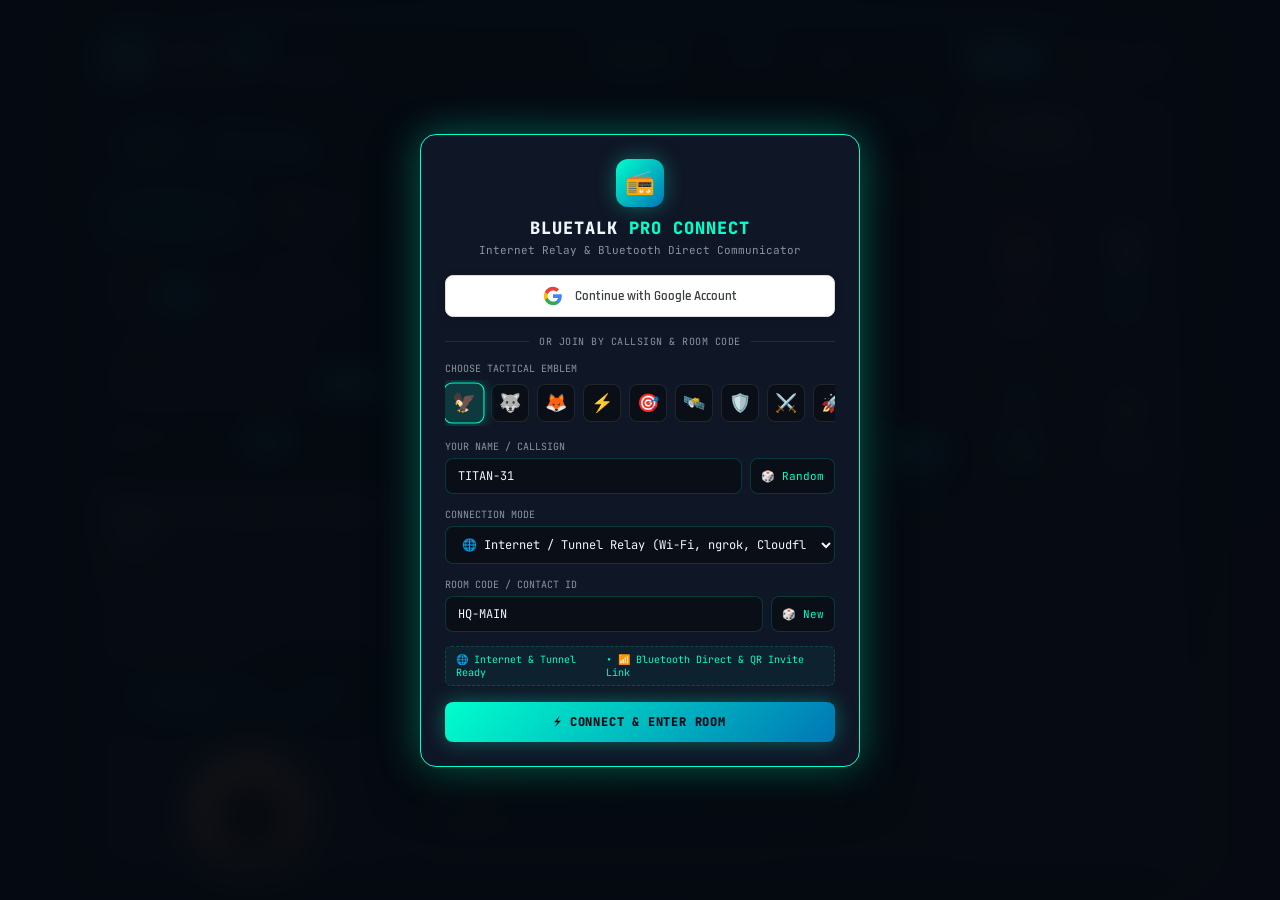
==== commit dd1fab2b: "Refactor to Room Code, Internet/Tunnel and Bluetooth direct modes" ====
--- a/index.html
+++ b/index.html
@@ -23,8 +23,8 @@
         <div class="login-card">
             <div class="login-header">
                 <div class="login-logo-glow">📻</div>
-                <h2>BLUETALK <span>PRO CLEARANCE</span></h2>
-                <p>Tactical Bluetooth & High-Frequency Comm Network</p>
+                <h2>BLUETALK <span>PRO CONNECT</span></h2>
+                <p>Internet Relay & Bluetooth Direct Communicator</p>
             </div>
 
             <!-- Google Account Sign-In Button -->
@@ -39,7 +39,7 @@
             </button>
 
             <div class="login-divider">
-                <span>OR SIGN IN AS FIELD OPERATOR</span>
+                <span>OR JOIN BY CALLSIGN & ROOM CODE</span>
             </div>
 
             <form id="operator-login-form">
@@ -53,37 +53,40 @@
 
                 <!-- Callsign Input -->
                 <div class="login-group">
-                    <label for="login-callsign-input">Operator Callsign / Unit</label>
+                    <label for="login-callsign-input">Your Name / Callsign</label>
                     <div class="input-with-btn">
                         <input type="text" id="login-callsign-input" maxlength="12" placeholder="e.g. VIPER-07" required autocomplete="off">
                         <button type="button" id="btn-randomize-callsign" class="btn-rnd" title="Generate Random Callsign">🎲 Random</button>
                     </div>
                 </div>
 
-                <!-- Frequency Channel Selection -->
+                <!-- Connection Mode Selection -->
                 <div class="login-group">
-                    <label for="login-channel-select">Initial Radio Channel</label>
-                    <select id="login-channel-select">
-                        <option value="1">CH 01 (462.5625 MHz) - Primary Operations</option>
-                        <option value="2">CH 02 (462.5875 MHz) - Squad Alpha</option>
-                        <option value="3">CH 03 (462.6125 MHz) - Squad Bravo</option>
-                        <option value="4">CH 04 (462.6375 MHz) - Squad Charlie</option>
-                        <option value="5">CH 05 (462.6625 MHz) - Secure Command</option>
-                        <option value="6">CH 06 (462.6875 MHz) - Tactical Logistics</option>
-                        <option value="7">CH 07 (462.7125 MHz) - Reconnaissance</option>
-                        <option value="8">CH 08 (467.5625 MHz) - Open Frequency</option>
+                    <label for="login-mode-select">Connection Mode</label>
+                    <select id="login-mode-select">
+                        <option value="internet">🌐 Internet / Tunnel Relay (Wi-Fi, ngrok, Cloudflare)</option>
+                        <option value="bluetooth">📶 Bluetooth Direct (BLE GATT / Serial SPP)</option>
                     </select>
+                </div>
+
+                <!-- Room Code / Contact ID -->
+                <div class="login-group">
+                    <label for="login-room-input">Room Code / Contact ID</label>
+                    <div class="input-with-btn">
+                        <input type="text" id="login-room-input" maxlength="24" value="HQ-MAIN" placeholder="e.g. HQ-MAIN or BT-4921" required autocomplete="off">
+                        <button type="button" id="btn-randomize-room" class="btn-rnd" title="Generate Private Room Code">🎲 New</button>
+                    </div>
                 </div>
 
                 <!-- Security / Link Notice -->
                 <div class="login-security-notice">
-                    <span>🔒 AES-256 Bit Encrypted Wireless Link</span>
-                    <span>• Web Bluetooth & Live Audio Relay</span>
+                    <span>🌐 Internet & Tunnel Ready</span>
+                    <span>• 📶 Bluetooth Direct & QR Invite Link</span>
                 </div>
 
                 <!-- Submit Button -->
                 <button type="submit" class="btn-auth-enter">
-                    <span>⚡ INITIALIZE OPERATOR LINK</span>
+                    <span>⚡ CONNECT & ENTER ROOM</span>
                 </button>
             </form>
         </div>
@@ -97,14 +100,14 @@
                 <div class="brand-logo">📻</div>
                 <div class="brand-info">
                     <h1>BLUETALK <span>PRO</span></h1>
-                    <span class="tagline">MIL-SPEC TACTICAL WALKIE-TALKIE</span>
+                    <span class="tagline">INTERNET &amp; BLUETOOTH COMMUNICATOR</span>
                 </div>
             </div>
 
             <div class="header-status-group">
                 <!-- Live Network Latency Badge -->
-                <div id="network-latency-badge" class="network-badge online" title="Real-Time Network Sync Status">
-                    <span class="badge-dot"></span> LAN SYNC
+                <div id="network-latency-badge" class="network-badge online" title="Internet / Bluetooth Link Status">
+                    <span class="badge-dot"></span> INTERNET
                 </div>
 
                 <!-- User Profile Badge -->
@@ -113,11 +116,11 @@
                     <span id="user-header-callsign" class="user-header-name">OPERATOR</span>
                 </button>
 
-                <span id="connection-status-pill" class="status-pill disconnected">STANDALONE</span>
+                <span id="connection-status-pill" class="status-pill disconnected">STANDBY</span>
                 <span id="connected-device-name" class="device-name-text">No BT Device</span>
                 
                 <button id="bt-scan-btn" class="btn-bt-scan" title="Scan & Pair Bluetooth Device">
-                    <span>📶</span> <span class="btn-text">Scan BT</span>
+                    <span>📶</span> <span class="btn-text">Pair BT</span>
                 </button>
                 <button id="bt-disconnect-btn" class="btn-bt-disconnect" style="display: none;">
                     Disconnect
@@ -127,7 +130,7 @@
                 <button id="theme-toggle-btn" class="btn-icon" title="Toggle Dark / Light Mode">☀️</button>
                 
                 <!-- Share Phone / QR Connect Button -->
-                <button id="share-phone-btn" class="btn-icon qr-pulse-btn" title="Connect Phone via Instant QR Code">📱 QR</button>
+                <button id="share-phone-btn" class="btn-icon qr-pulse-btn" title="Share Invite Link & QR Code">📱 QR</button>
                 
                 <!-- Settings Button -->
                 <button id="settings-btn" class="btn-icon" title="Audio & Radio Settings">⚙️</button>
@@ -137,44 +140,59 @@
         <!-- ================= MAIN MULTI-COLUMN WORKSPACE ================= -->
         <div class="main-body">
 
-            <!-- LEFT / TAB 1: TACTICAL RADIO TRANSMITTER & PTT -->
+            <!-- LEFT / TAB 1: CONNECTION, ROOM CODE & PTT -->
             <section class="radio-panel tab-content active" id="tab-radio">
-                <!-- Frequency Display Screen -->
+                <!-- Active Contact / Connection Display Card -->
                 <div class="frequency-card">
                     <div class="freq-meta">
-                        <span class="meta-glow">FREQ / UHF BAND</span>
-                        <span id="freq-status" class="freq-status-tag">STATION ON AIR</span>
-                    </div>
-                    <div class="freq-number" id="frequency-display">462.5625 MHz</div>
-                </div>
-
-                <!-- Channel & Callsign Settings -->
+                        <span id="mode-meta-label" class="meta-glow">🌐 INTERNET / TUNNEL RELAY</span>
+                        <span id="freq-status" class="freq-status-tag">ONLINE</span>
+                    </div>
+                    <div class="freq-number" id="contact-display">ROOM: HQ-MAIN</div>
+                </div>
+
+                <!-- Connection Mode Switcher: Internet vs Bluetooth -->
+                <div class="conn-mode-switcher">
+                    <button type="button" class="conn-mode-btn active" data-mode="internet">🌐 Internet / Relay</button>
+                    <button type="button" class="conn-mode-btn" data-mode="bluetooth">📶 Bluetooth Direct</button>
+                </div>
+
+                <!-- Room Code & Callsign Controls -->
                 <div class="channel-row">
                     <div class="control-box">
-                        <label for="channel-select">Channel (CH)</label>
-                        <select id="channel-select">
-                            <option value="1">CH 01 (462.5625)</option>
-                            <option value="2">CH 02 (462.5875)</option>
-                            <option value="3">CH 03 (462.6125)</option>
-                            <option value="4">CH 04 (462.6375)</option>
-                            <option value="5">CH 05 (462.6625)</option>
-                            <option value="6">CH 06 (462.6875)</option>
-                            <option value="7">CH 07 (462.7125)</option>
-                            <option value="8">CH 08 (467.5625)</option>
-                            <option value="9">CH 09 (467.5875)</option>
-                            <option value="10">CH 10 (467.6125)</option>
-                            <option value="11">CH 11 (467.6375)</option>
-                            <option value="12">CH 12 (467.6625)</option>
-                            <option value="13">CH 13 (467.6875)</option>
-                            <option value="14">CH 14 (467.7125)</option>
-                            <option value="15">CH 15 (462.5500)</option>
-                            <option value="16">CH 16 (462.7250)</option>
-                        </select>
+                        <label for="room-code-input">Room Code / ID</label>
+                        <div class="inline-control-row">
+                            <input type="text" id="room-code-input" maxlength="24" placeholder="HQ-MAIN">
+                            <button type="button" id="join-room-btn" class="btn-mini-accent" title="Join Room Code">Join</button>
+                            <button type="button" id="new-room-btn" class="btn-mini-ghost" title="Generate Private Room Code">🎲</button>
+                        </div>
                     </div>
 
                     <div class="control-box">
-                        <label for="callsign-input">Callsign</label>
+                        <label for="callsign-input">Your Callsign</label>
                         <input type="text" id="callsign-input" maxlength="12" placeholder="EAGLE-01">
+                    </div>
+                </div>
+
+                <!-- Internet / Tunnel Relay Config Box -->
+                <div id="internet-config-box" class="transport-config-box">
+                    <label for="server-url-input">🌐 Relay / Tunnel URL (Local Wi-Fi, ngrok, Cloudflare)</label>
+                    <div class="inline-control-row">
+                        <input type="text" id="server-url-input" placeholder="http://localhost:8080 or https://xxxx.ngrok-free.app">
+                        <button type="button" id="connect-server-btn" class="btn-mini-accent">Connect</button>
+                    </div>
+                </div>
+
+                <!-- Bluetooth Direct Config Box -->
+                <div id="bluetooth-config-box" class="transport-config-box" style="display: none;">
+                    <label>📶 Bluetooth Direct Link</label>
+                    <div class="bt-control-actions">
+                        <button type="button" id="bt-panel-scan-btn" class="btn-mini-accent">📶 Pair BLE (Web BT)</button>
+                        <button type="button" id="bt-serial-btn" class="btn-mini-ghost">🔌 BT Serial Port</button>
+                        <button type="button" id="bt-host-scan-btn" class="btn-mini-ghost">🔍 PC Paired</button>
+                    </div>
+                    <div id="bt-host-devices-list" class="bt-host-note">
+                        Pair BLE UART, Bluetooth Serial COM port, or use the Python Desktop app for native RFCOMM!
                     </div>
                 </div>
 
@@ -388,11 +406,11 @@
                 </div>
 
                 <div class="tactical-box">
-                    <strong>📡 Multi-Device & Cross-Network Guide</strong>
-                    • <b>Real-Time Sync</b>: Phones and laptops on the same Wi-Fi communicate live!<br>
-                    • <b>Instant QR Code</b>: Tap <b>📱 QR</b> in the header to connect mobile cameras.<br>
-                    • <b>Voice Modulators</b>: Select VHF Radio, NASA Space Comm, or Cyborg FX.<br>
-                    • <b>Morse Telegraph</b>: Tap the Morse tab to key authentic telegraph signals.
+                    <strong>🌐 Internet &amp; 📶 Bluetooth Guide</strong>
+                    • <b>Room Code</b>: Share a Room Code (e.g. <b>HQ-MAIN</b>) or <b>📱 QR</b> Invite Link instead of radio frequencies.<br>
+                    • <b>Internet / Tunnel</b>: Run <code>ngrok http 8080</code> or <code>cloudflared</code> so friends talk from anywhere!<br>
+                    • <b>Bluetooth Direct</b>: Switch to Bluetooth mode to pair BLE UART or Bluetooth Serial devices.<br>
+                    • <b>Desktop Sync</b>: Python Desktop (<code>start-app.bat</code>) joins the same Room live.
                 </div>
             </section>
 
@@ -402,7 +420,7 @@
         <nav class="mobile-nav-bar" id="mobile-nav-bar">
             <button class="mobile-nav-item active" data-tab="tab-radio">
                 <span class="nav-icon">📻</span>
-                <span class="nav-label">Radio & PTT</span>
+                <span class="nav-label">Comms &amp; PTT</span>
             </button>
             <button class="mobile-nav-item" data-tab="tab-chat">
                 <span class="nav-icon">💬</span>
@@ -424,16 +442,17 @@
         </nav>
     </div>
 
-    <!-- ================= INSTANT QR CODE & PHONE CONNECT MODAL ================= -->
+    <!-- ================= INSTANT QR CODE & INVITE LINK MODAL ================= -->
     <div id="share-modal" class="modal-overlay">
         <div class="modal-content qr-modal-card">
             <div class="modal-header">
-                <h2>📱 Connect Phone via QR Code</h2>
+                <h2>📱 Share Invite Link &amp; QR</h2>
                 <button id="close-share-btn" class="btn-close">&times;</button>
             </div>
             <div class="qr-modal-body">
+                <div id="qr-room-badge" class="qr-room-pill">ROOM: HQ-MAIN</div>
                 <p class="qr-instruction-text">
-                    Scan this QR code with your phone camera to join this walkie-talkie channel instantly:
+                    Scan this QR code or send the invite link to connect over Wi-Fi or an Internet Tunnel:
                 </p>
 
                 <!-- High-Definition QR Code Canvas -->
@@ -441,13 +460,20 @@
                     <canvas id="qr-code-canvas"></canvas>
                 </div>
 
+                <!-- Optional Tunnel / Server Base URL switcher -->
+                <div class="qr-tunnel-row">
+                    <input type="text" id="qr-tunnel-input" placeholder="https://xxxx.ngrok-free.app or Wi-Fi URL">
+                    <button type="button" id="qr-apply-tunnel-btn" class="btn-mini-accent">Apply</button>
+                    <button type="button" id="qr-use-wifi-btn" class="btn-mini-ghost" title="Use Local Wi-Fi URL">Wi-Fi</button>
+                </div>
+
                 <div class="qr-url-display" id="share-url-box">
                     Loading URL...
                 </div>
 
                 <div class="qr-btn-group">
                     <button id="copy-url-btn" class="btn-bt-scan">
-                        📋 Copy URL
+                        📋 Copy Invite Link
                     </button>
                     <button id="native-share-btn" class="btn-bt-scan btn-green">
                         📲 Share Link
@@ -455,7 +481,7 @@
                 </div>
 
                 <div class="qr-tip-box">
-                    💡 <b>Same Wi-Fi Network</b>: Make sure your phone is connected to the same Wi-Fi or hotspot as this computer to talk live!
+                    💡 <b>Internet Tip</b>: Run <code>ngrok http 8080</code> or <code>cloudflared tunnel --url http://localhost:8080</code> and paste its HTTPS URL above to talk with anyone worldwide!
                 </div>
             </div>
         </div>
--- a/css/style.css
+++ b/css/style.css
@@ -2076,3 +2076,167 @@
     100% { box-shadow: 0 0 10px var(--accent-cyan-glow); }
 }
 
+/* =========================================================
+   CONNECTION MODE SWITCHER, ROOM CODE & TUNNEL CONTROLS
+   ========================================================= */
+.conn-mode-switcher {
+    display: grid;
+    grid-template-columns: 1fr 1fr;
+    gap: 6px;
+    background: var(--input-bg);
+    border: 1px solid var(--panel-border);
+    border-radius: 9px;
+    padding: 4px;
+}
+
+.conn-mode-btn {
+    background: transparent;
+    border: 1px solid transparent;
+    color: var(--text-muted);
+    font-family: var(--font-mono);
+    font-size: 11px;
+    font-weight: 700;
+    padding: 7px 8px;
+    border-radius: 6px;
+    cursor: pointer;
+    transition: all 0.2s ease;
+}
+
+.conn-mode-btn:hover {
+    color: var(--text-main);
+    background: rgba(0, 255, 204, 0.06);
+}
+
+.conn-mode-btn.active[data-mode="internet"] {
+    background: linear-gradient(135deg, rgba(0, 255, 204, 0.2), rgba(0, 119, 182, 0.3));
+    border-color: var(--accent-cyan);
+    color: var(--accent-cyan);
+    box-shadow: 0 0 10px var(--accent-cyan-glow);
+}
+
+.conn-mode-btn.active[data-mode="bluetooth"] {
+    background: linear-gradient(135deg, rgba(56, 189, 248, 0.22), rgba(37, 99, 235, 0.3));
+    border-color: #38bdf8;
+    color: #38bdf8;
+    box-shadow: 0 0 10px rgba(56, 189, 248, 0.35);
+}
+
+.inline-control-row {
+    display: flex;
+    gap: 4px;
+    align-items: center;
+}
+
+.inline-control-row input {
+    flex: 1;
+    min-width: 0;
+}
+
+.btn-mini-accent {
+    background: linear-gradient(135deg, var(--accent-cyan), #0077b6);
+    color: #060b13;
+    border: none;
+    border-radius: 6px;
+    padding: 6px 9px;
+    font-family: var(--font-mono);
+    font-size: 10px;
+    font-weight: 700;
+    cursor: pointer;
+    white-space: nowrap;
+}
+
+.btn-mini-ghost {
+    background: var(--card-bg);
+    color: var(--accent-cyan);
+    border: 1px solid var(--panel-border);
+    border-radius: 6px;
+    padding: 6px 8px;
+    font-family: var(--font-mono);
+    font-size: 10px;
+    font-weight: 700;
+    cursor: pointer;
+    white-space: nowrap;
+}
+
+.btn-mini-ghost:hover {
+    border-color: var(--accent-cyan);
+}
+
+.transport-config-box {
+    background: var(--input-bg);
+    border: 1px solid var(--panel-border);
+    border-radius: 8px;
+    padding: 8px 10px;
+}
+
+.transport-config-box label {
+    display: block;
+    font-size: 9px;
+    color: var(--text-muted);
+    font-family: var(--font-mono);
+    text-transform: uppercase;
+    margin-bottom: 5px;
+}
+
+.transport-config-box input {
+    background: var(--card-bg);
+    border: 1px solid var(--panel-border);
+    color: var(--text-main);
+    padding: 6px 8px;
+    border-radius: 6px;
+    font-size: 11px;
+    font-family: var(--font-mono);
+    outline: none;
+}
+
+.transport-config-box input:focus {
+    border-color: var(--accent-cyan);
+}
+
+.bt-control-actions {
+    display: flex;
+    flex-wrap: wrap;
+    gap: 6px;
+    margin-bottom: 6px;
+}
+
+.bt-host-note {
+    font-size: 10px;
+    color: var(--text-muted);
+    font-family: var(--font-mono);
+    line-height: 1.35;
+}
+
+.qr-room-pill {
+    display: inline-block;
+    background: rgba(0, 255, 204, 0.12);
+    border: 1px solid var(--accent-cyan);
+    color: var(--accent-cyan);
+    font-family: var(--font-mono);
+    font-size: 12px;
+    font-weight: 700;
+    padding: 4px 12px;
+    border-radius: 20px;
+    margin-bottom: 10px;
+}
+
+.qr-tunnel-row {
+    display: flex;
+    gap: 6px;
+    margin: 10px 0;
+}
+
+.qr-tunnel-row input {
+    flex: 1;
+    min-width: 0;
+    background: var(--input-bg);
+    border: 1px solid var(--panel-border);
+    color: var(--text-main);
+    padding: 6px 8px;
+    border-radius: 6px;
+    font-size: 11px;
+    font-family: var(--font-mono);
+    outline: none;
+}
+
+
